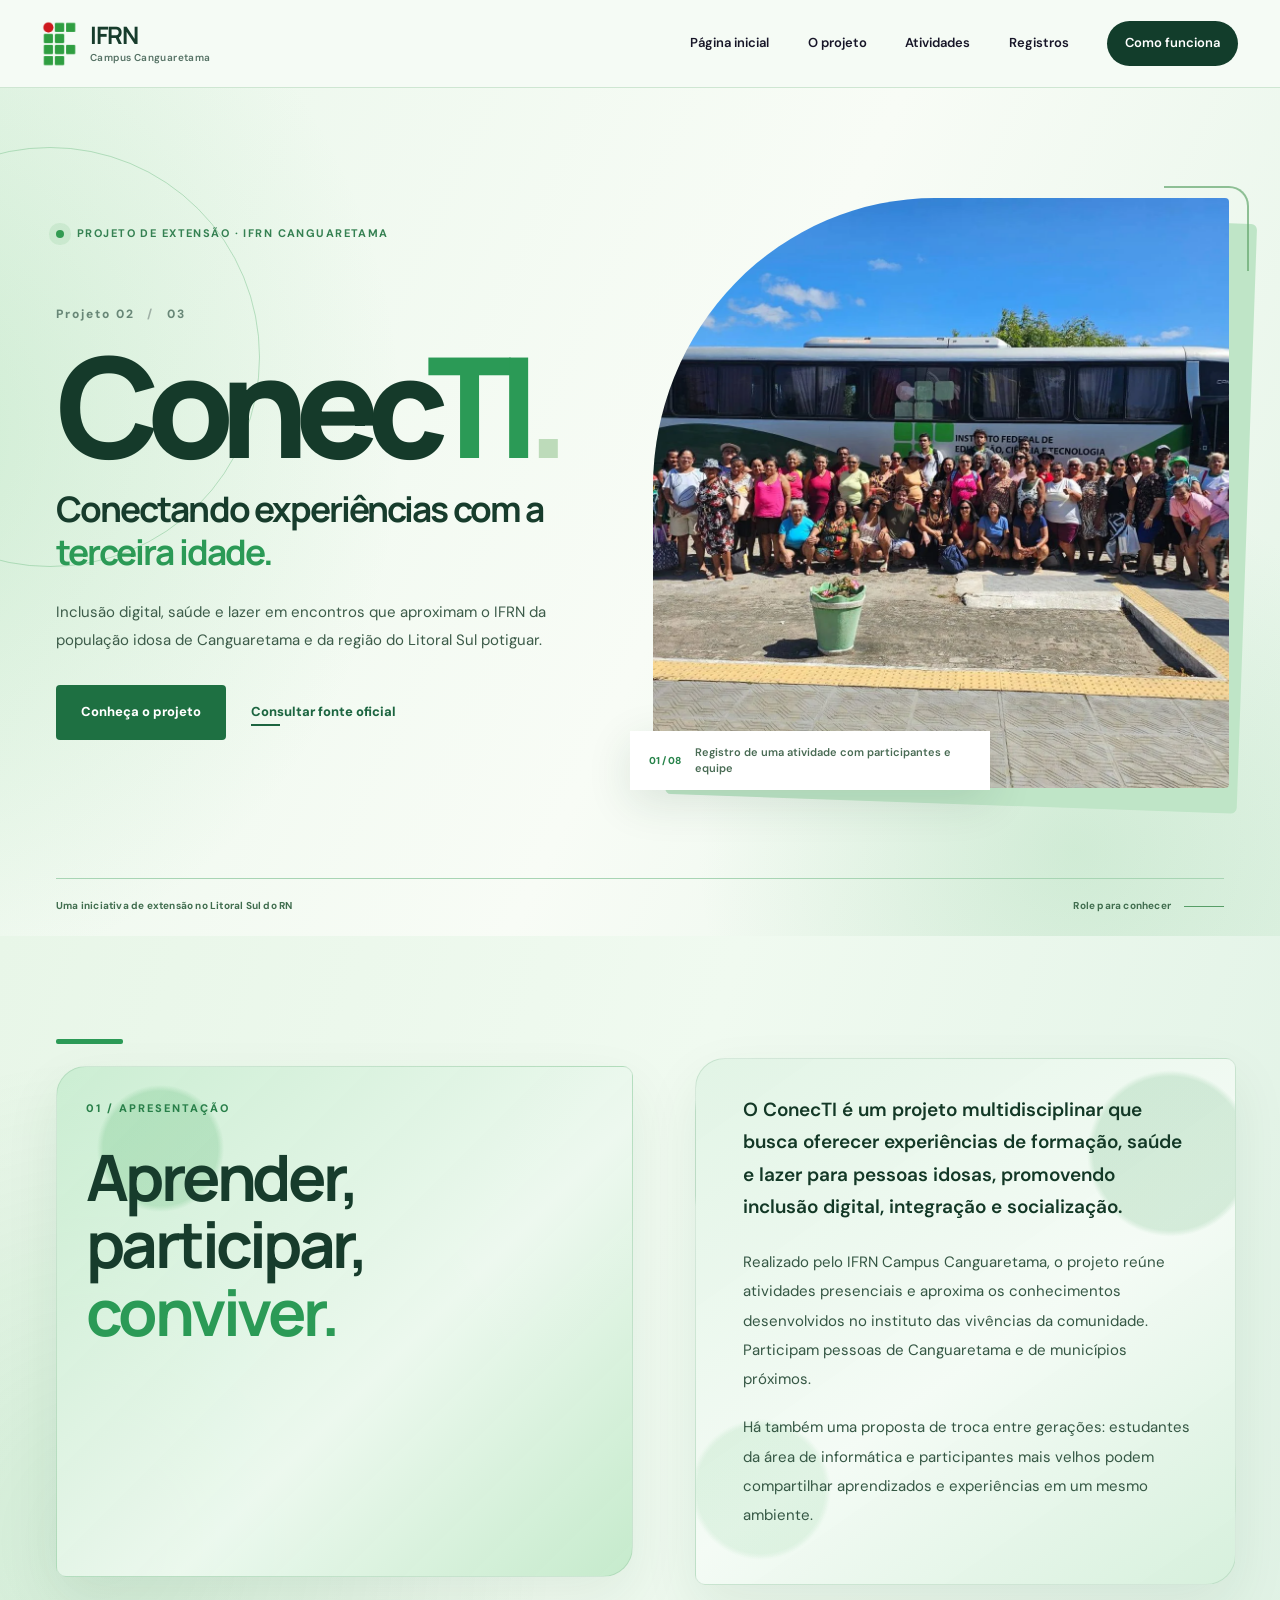
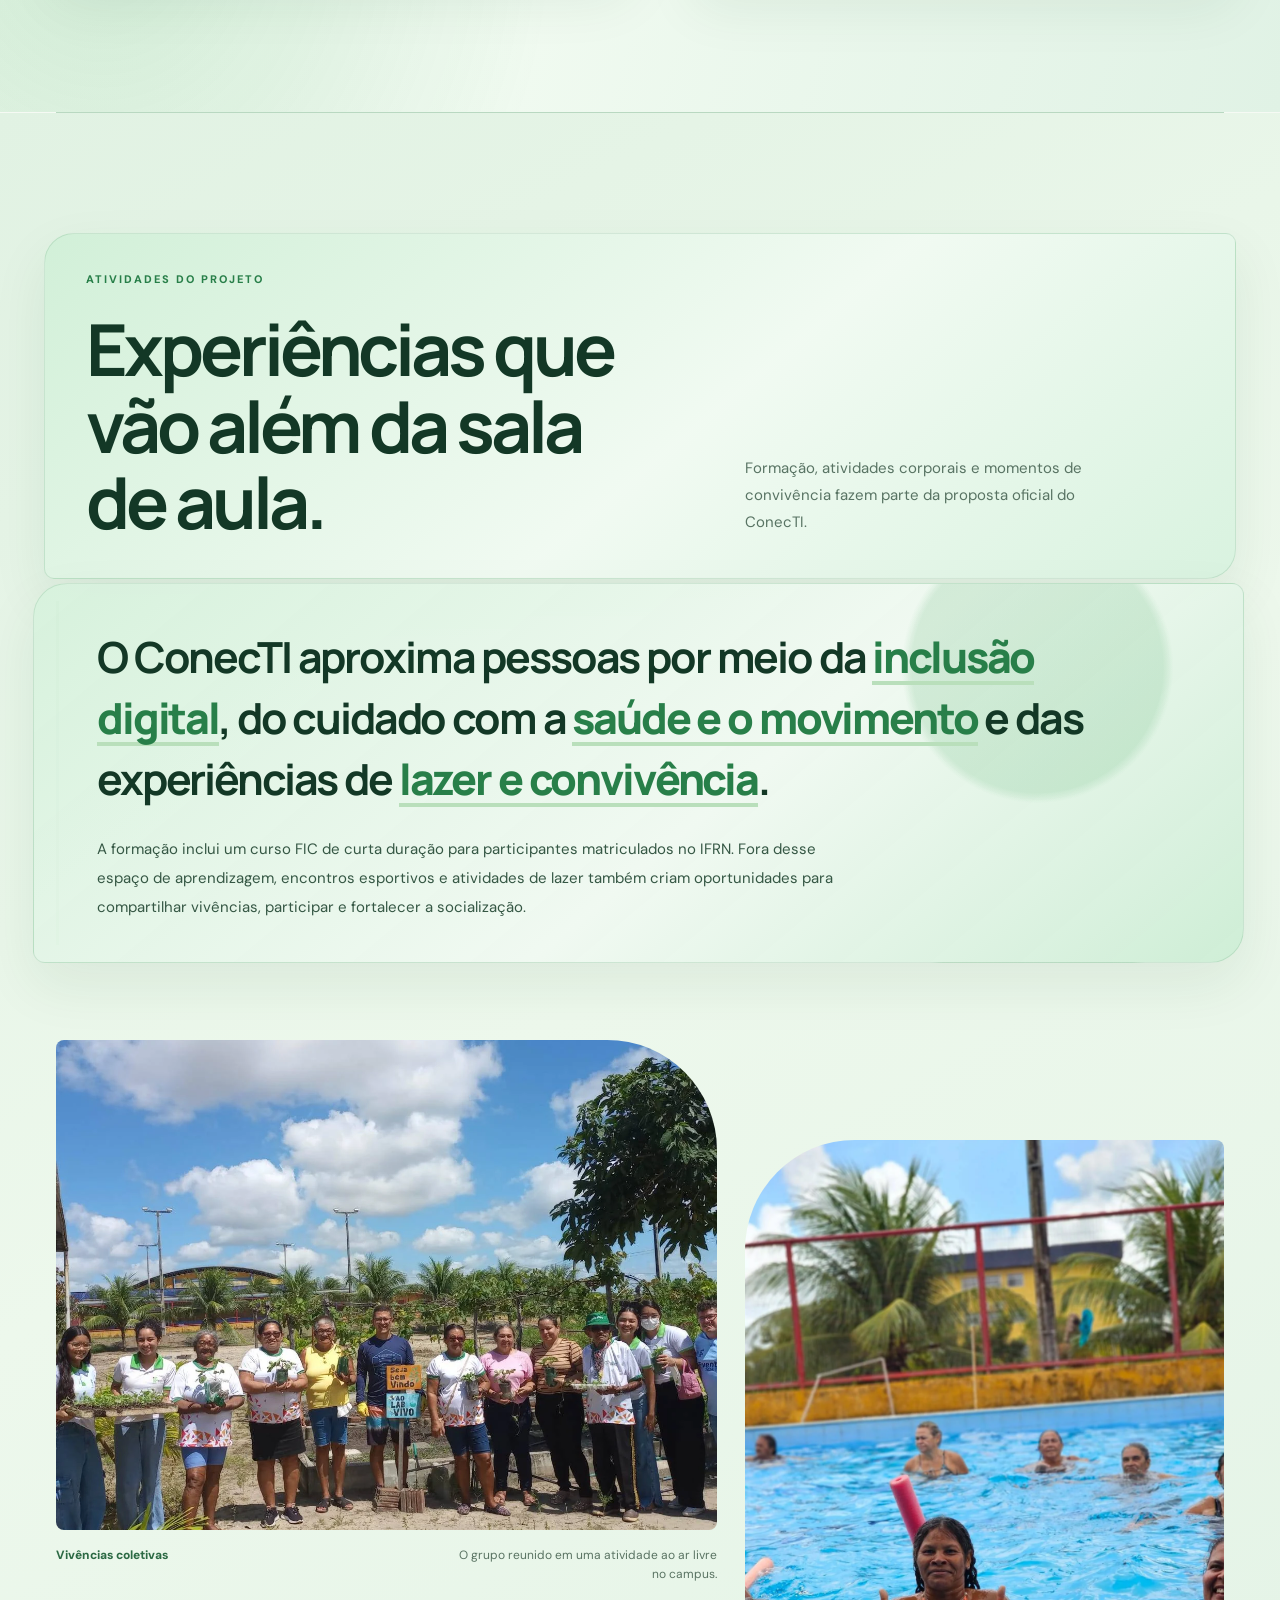
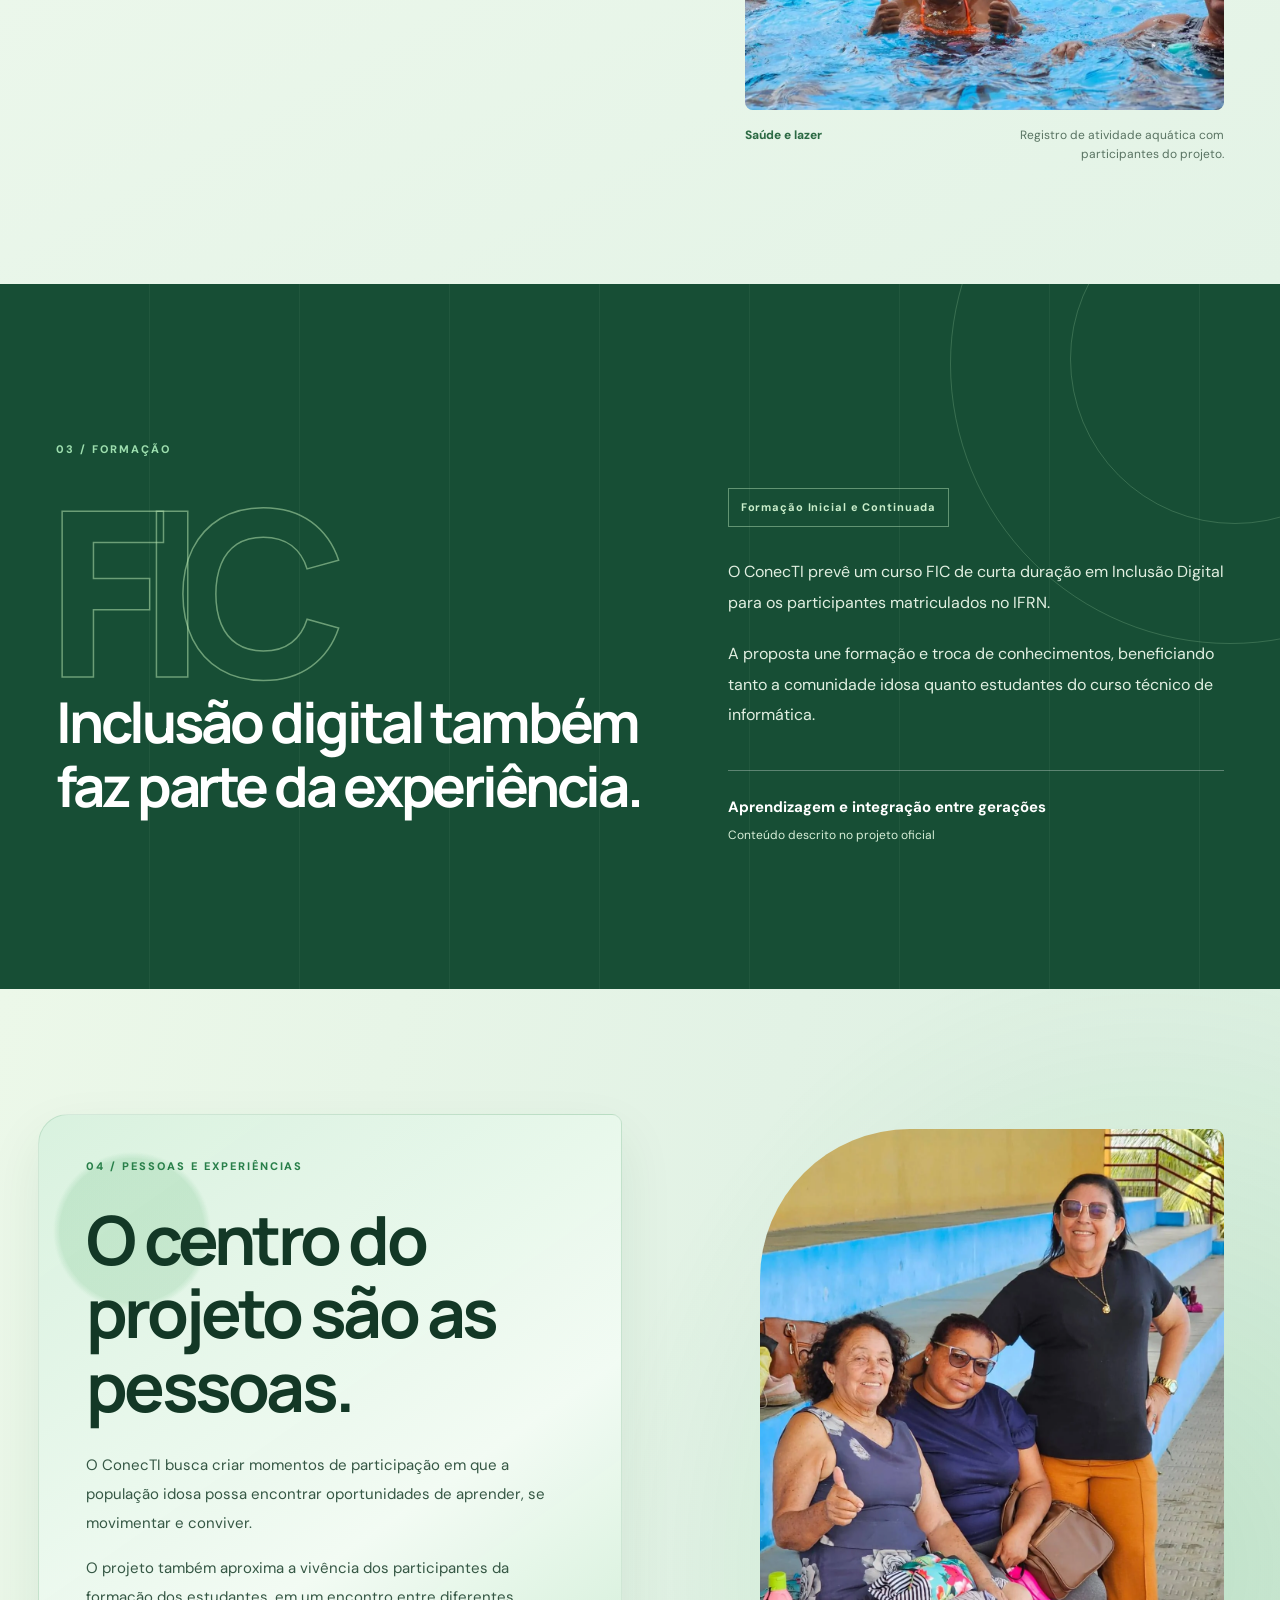
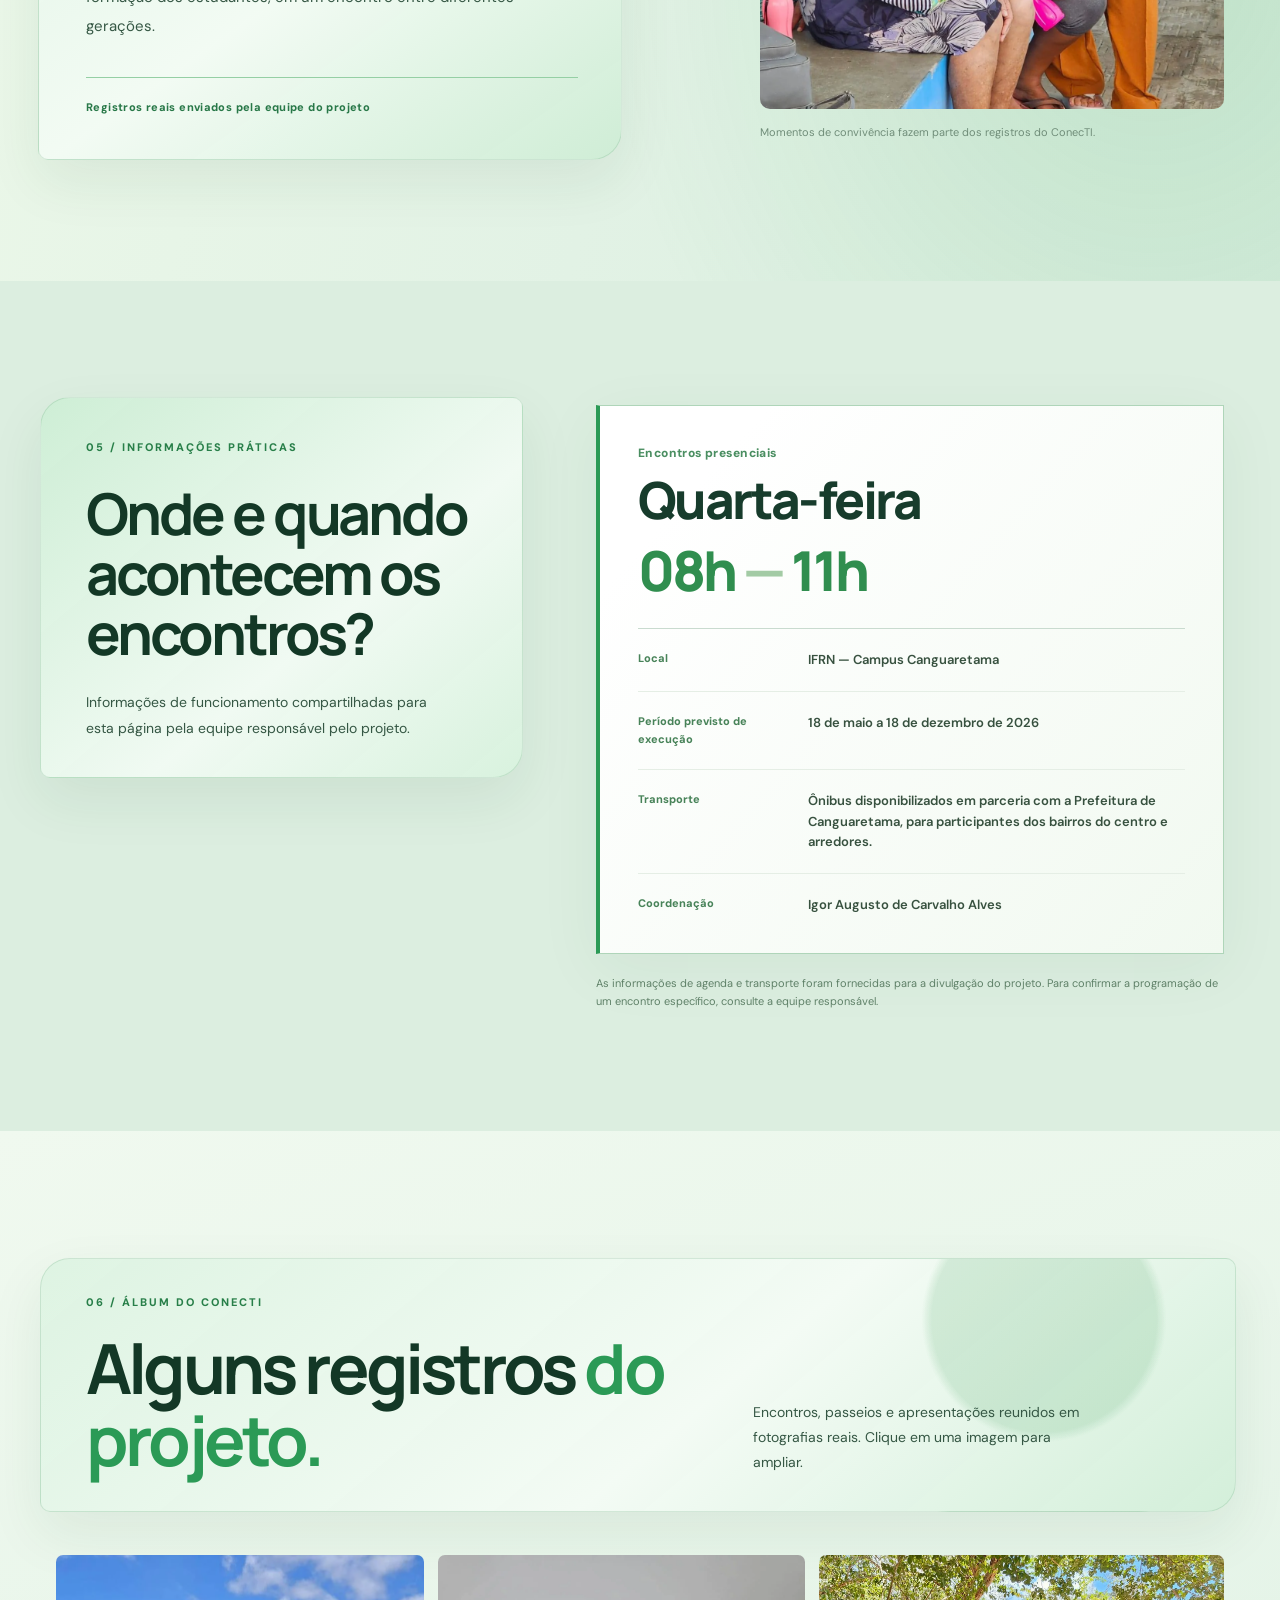
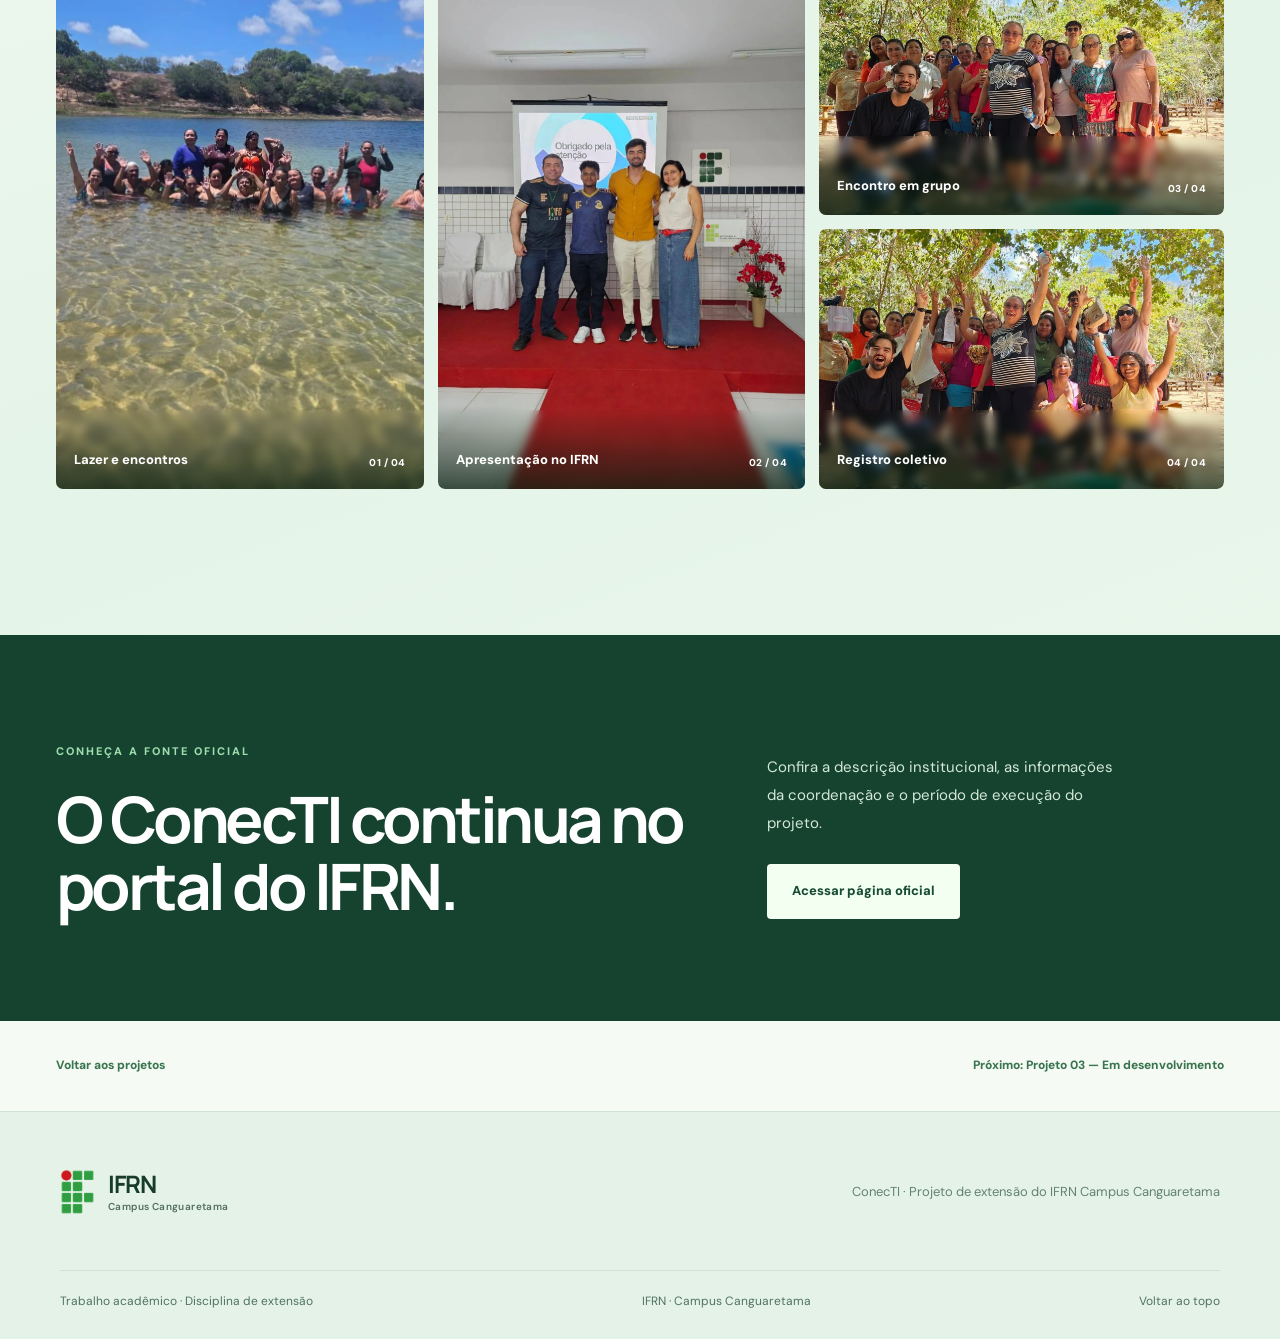
==== projeto-2.html @ c50bc242 "adicionando arquivos" ====
<!doctype html>
<html lang="pt-BR">
<head>
  <meta charset="UTF-8">
  <meta name="viewport" content="width=device-width,initial-scale=1">
  <meta name="theme-color" content="#174c35">
  <meta name="description" content="Conheça o ConecTI, projeto de extensão do IFRN Campus Canguaretama que promove inclusão digital, saúde, lazer e convivência com pessoas idosas do Litoral Sul potiguar.">
  <title>ConecTI | Conectando Experiências com a Terceira Idade — IFRN</title>
  <link rel="icon" href="assets/img/logo-ifrn.png" type="image/png">
  <link rel="preconnect" href="https://fonts.googleapis.com">
  <link rel="preconnect" href="https://fonts.gstatic.com" crossorigin>
  <link href="https://fonts.googleapis.com/css2?family=DM+Sans:wght@400;500;600;700&family=Manrope:wght@400;500;600;700;800&display=swap" rel="stylesheet">
  <link rel="stylesheet" href="css/style.css">
  <link rel="stylesheet" href="css/conecti.css">
  <script src="js/config.js" defer></script>
  <script src="js/app.js" defer></script>
</head>
<body class="page-conecti">
  <a href="#conteudo" class="skip-link">Pular para o conteúdo</a>
  <div class="page-transition" aria-hidden="true"><span>Conhecimento <i>que aproxima.</i></span></div>
  <div class="scroll-progress" aria-hidden="true"></div>

  <header class="site-header site-header--light ct-header" id="topo">
    <a class="brand" href="index.html" aria-label="Página inicial dos projetos">
      <img src="assets/img/logo-ifrn.png" alt="" width="35" height="46">
      <span class="brand__copy"><strong>IFRN</strong><small>Campus Canguaretama</small></span>
    </a>
    <nav class="nav" id="main-nav" aria-label="Navegação do ConecTI">
      <a href="index.html">Página inicial</a>
      <a href="#projeto">O projeto</a>
      <a href="#atividades">Atividades</a>
      <a href="#momentos">Registros</a>
      <a class="ct-nav-emphasis" href="#informacoes">Como funciona</a>
    </nav>
    <button class="menu-toggle" aria-label="Abrir menu" aria-expanded="false" aria-controls="main-nav"><span></span><span></span></button>
  </header>

  <main id="conteudo">
    <section class="ct-hero" aria-labelledby="ct-title">
      <div class="ct-shell ct-hero__layout">
        <div class="ct-hero__copy">
          <p class="ct-eyebrow ct-enter"><span class="ct-pulse" aria-hidden="true"></span> Projeto de extensão · IFRN Canguaretama</p>
          <p class="ct-hero__issue ct-enter">Projeto 02 <span>/</span> 03</p>
          <h1 id="ct-title" class="ct-enter">Conec<span>TI</span><span class="ct-title-period">.</span></h1>
          <h2 class="ct-enter">Conectando experiências com a <em>terceira idade.</em></h2>
          <p class="ct-hero__summary ct-enter">Inclusão digital, saúde e lazer em encontros que aproximam o IFRN da população idosa de Canguaretama e da região do Litoral Sul potiguar.</p>
          <div class="ct-hero__actions ct-enter">
            <a class="ct-btn ct-btn--solid magnetic" href="#projeto">Conheça o projeto</a>
            <a class="ct-link" href="https://portal.ifrn.edu.br/projetos-de-extensao/8492/" target="_blank" rel="noopener noreferrer">Consultar fonte oficial</a>
          </div>
        </div>
        <figure class="ct-hero__photo">
          <div class="ct-hero__photo-frame"><img src="assets/img/conecti-01-viagem-grupo.webp" alt="Grupo de participantes e equipe reunidos à frente de um ônibus do IFRN" width="1600" height="1200" fetchpriority="high"></div>
          <figcaption><span>01 / 08</span> Registro de uma atividade com participantes e equipe</figcaption>
          <span class="ct-photo-corner" aria-hidden="true"></span>
        </figure>
      </div>
      <div class="ct-shell ct-hero__bottom">
        <span>Uma iniciativa de extensão no Litoral Sul do RN</span>
        <span>Role para conhecer <span class="ct-scroll-line" aria-hidden="true"></span></span>
      </div>
    </section>

    <section class="ct-overview ct-shell" id="projeto" aria-labelledby="ct-overview-title">
      <div class="ct-overview__intro reveal">
        <span class="ct-index">01 / Apresentação</span>
        <h2 id="ct-overview-title">Aprender, participar, <span>conviver.</span></h2>
      </div>
      <div class="ct-overview__content reveal">
        <p class="ct-lead">O ConecTI é um projeto multidisciplinar que busca oferecer experiências de formação, saúde e lazer para pessoas idosas, promovendo inclusão digital, integração e socialização.</p>
        <p>Realizado pelo IFRN Campus Canguaretama, o projeto reúne atividades presenciais e aproxima os conhecimentos desenvolvidos no instituto das vivências da comunidade. Participam pessoas de Canguaretama e de municípios próximos.</p>
        <p>Há também uma proposta de troca entre gerações: estudantes da área de informática e participantes mais velhos podem compartilhar aprendizados e experiências em um mesmo ambiente.</p>
      </div>
    </section>

    <section class="ct-activities" id="atividades" aria-labelledby="ct-activities-title">
      <div class="ct-shell">
        <div class="ct-heading reveal"><span class="ct-index">Atividades do projeto</span><h2 id="ct-activities-title">Experiências que vão além da sala de aula.</h2><p>Formação, atividades corporais e momentos de convivência fazem parte da proposta oficial do ConecTI.</p></div>
        <div class="ct-activity-story reveal">
          <p class="ct-activity-story__statement">O ConecTI aproxima pessoas por meio da <strong>inclusão digital</strong>, do cuidado com a <strong>saúde e o movimento</strong> e das experiências de <strong>lazer e convivência</strong>.</p>
          <p class="ct-activity-story__detail">A formação inclui um curso FIC de curta duração para participantes matriculados no IFRN. Fora desse espaço de aprendizagem, encontros esportivos e atividades de lazer também criam oportunidades para compartilhar vivências, participar e fortalecer a socialização.</p>
        </div>
      </div>
      <div class="ct-shell ct-scenes" aria-label="Momentos das atividades">
        <figure class="ct-scene ct-scene--wide reveal">
          <div class="ct-scene__image"><img src="assets/img/conecti-02-atividade-horta.webp" alt="Participantes e integrantes da equipe segurando mudas de plantas durante uma atividade ao ar livre" width="1280" height="960" loading="lazy"></div>
          <figcaption><span>Vivências coletivas</span><p>O grupo reunido em uma atividade ao ar livre no campus.</p></figcaption>
        </figure>
        <figure class="ct-scene ct-scene--portrait reveal">
          <div class="ct-scene__image"><img src="assets/img/conecti-03-atividade-piscina.webp" alt="Participantes em uma piscina durante atividade aquática" width="1200" height="1600" loading="lazy"></div>
          <figcaption><span>Saúde e lazer</span><p>Registro de atividade aquática com participantes do projeto.</p></figcaption>
        </figure>
      </div>
    </section>

    <section class="ct-fic" aria-labelledby="ct-fic-title">
      <div class="ct-fic__orb ct-fic__orb--one" aria-hidden="true"></div>
      <div class="ct-fic__orb ct-fic__orb--two" aria-hidden="true"></div>
      <div class="ct-shell ct-fic__layout">
        <div class="ct-fic__title reveal"><span class="ct-index ct-index--light">03 / Formação</span><span class="ct-fic__outline" aria-hidden="true">FIC</span><h2 id="ct-fic-title">Inclusão digital também faz parte da experiência.</h2></div>
        <div class="ct-fic__details reveal"><span class="ct-fic__tag">Formação Inicial e Continuada</span><p>O ConecTI prevê um curso FIC de curta duração em Inclusão Digital para os participantes matriculados no IFRN.</p><p>A proposta une formação e troca de conhecimentos, beneficiando tanto a comunidade idosa quanto estudantes do curso técnico de informática.</p><div class="ct-fic__foot"><strong>Aprendizagem e integração entre gerações</strong><span>Conteúdo descrito no projeto oficial</span></div></div>
      </div>
    </section>

    <section class="ct-human ct-shell" aria-labelledby="ct-human-title">
      <div class="ct-human__copy reveal"><span class="ct-index">04 / Pessoas e experiências</span><h2 id="ct-human-title">O centro do projeto são as pessoas.</h2><p>O ConecTI busca criar momentos de participação em que a população idosa possa encontrar oportunidades de aprender, se movimentar e conviver.</p><p>O projeto também aproxima a vivência dos participantes da formação dos estudantes, em um encontro entre diferentes gerações.</p><span class="ct-human__hairline" aria-hidden="true"></span><span class="ct-human__note">Registros reais enviados pela equipe do projeto</span></div>
      <figure class="ct-human__photo reveal"><img src="assets/img/conecti-04-encontro-participantes.webp" alt="Três participantes registrando um momento de convivência nas arquibancadas" width="1200" height="1600" loading="lazy"><figcaption>Momentos de convivência fazem parte dos registros do ConecTI.</figcaption></figure>
    </section>

    <section class="ct-schedule" id="informacoes" aria-labelledby="ct-schedule-title">
      <div class="ct-shell ct-schedule__layout">
        <div class="ct-schedule__head reveal"><span class="ct-index">05 / Informações práticas</span><h2 id="ct-schedule-title">Onde e quando acontecem os encontros?</h2><p>Informações de funcionamento compartilhadas para esta página pela equipe responsável pelo projeto.</p></div>
        <div class="ct-schedule__board reveal">
          <div class="ct-schedule__primary"><span>Encontros presenciais</span><strong>Quarta-feira</strong><span class="ct-schedule__clock">08h <i>—</i> 11h</span></div>
          <div class="ct-schedule__items"><div><span>Local</span><strong>IFRN — Campus Canguaretama</strong></div><div><span>Período previsto de execução</span><strong>18 de maio a 18 de dezembro de 2026</strong></div><div><span>Transporte</span><strong>Ônibus disponibilizados em parceria com a Prefeitura de Canguaretama, para participantes dos bairros do centro e arredores.</strong></div><div><span>Coordenação</span><strong>Igor Augusto de Carvalho Alves</strong></div></div>
        </div>
        <p class="ct-schedule__note reveal">As informações de agenda e transporte foram fornecidas para a divulgação do projeto. Para confirmar a programação de um encontro específico, consulte a equipe responsável.</p>
      </div>
    </section>

    <section class="ct-gallery ct-shell" id="momentos" aria-labelledby="ct-gallery-title">
      <div class="ct-gallery__head reveal"><span class="ct-index">06 / Álbum do ConecTI</span><h2 id="ct-gallery-title">Alguns registros <em>do projeto.</em></h2><p>Encontros, passeios e apresentações reunidos em fotografias reais. Clique em uma imagem para ampliar.</p></div>
      <div class="ct-gallery__grid" data-gallery>
        <button type="button" class="gallery-tile ct-gallery__item ct-gallery__item--tall reveal" data-full="assets/img/conecti-05-lazer-na-agua.webp" data-caption="Participantes em um momento de lazer na água" aria-label="Ampliar foto: lazer na água"><img src="assets/img/conecti-05-lazer-na-agua.webp" width="739" height="1600" alt="Grupo de participantes na água durante momento de lazer" loading="lazy"><span class="ct-gallery__caption">Lazer e encontros <small>01 / 04</small></span></button>
        <button type="button" class="gallery-tile ct-gallery__item ct-gallery__item--tall reveal" data-full="assets/img/conecti-06-apresentacao-ifrn.webp" data-caption="Registro de apresentação realizada no IFRN" aria-label="Ampliar foto: apresentação no IFRN"><img src="assets/img/conecti-06-apresentacao-ifrn.webp" width="1200" height="1600" alt="Quatro pessoas em registro de apresentação no IFRN" loading="lazy"><span class="ct-gallery__caption">Apresentação no IFRN <small>02 / 04</small></span></button>
        <button type="button" class="gallery-tile ct-gallery__item reveal" data-full="assets/img/conecti-07-visita-grupo.webp" data-caption="Grupo reunido em espaço arborizado" aria-label="Ampliar foto: encontro em espaço arborizado"><img src="assets/img/conecti-07-visita-grupo.webp" width="1600" height="1200" alt="Participantes e equipe reunidos em espaço arborizado" loading="lazy"><span class="ct-gallery__caption">Encontro em grupo <small>03 / 04</small></span></button>
        <button type="button" class="gallery-tile ct-gallery__item reveal" data-full="assets/img/conecti-08-celebracao-grupo.webp" data-caption="Participantes reunidos para foto comemorativa" aria-label="Ampliar foto: registro comemorativo"><img src="assets/img/conecti-08-celebracao-grupo.webp" width="1600" height="1200" alt="Grupo de participantes em foto comemorativa com braços erguidos" loading="lazy"><span class="ct-gallery__caption">Registro coletivo <small>04 / 04</small></span></button>
      </div>
    </section>

    <section class="ct-end" aria-labelledby="ct-end-title">
      <div class="ct-shell ct-end__layout reveal"><div><span class="ct-index ct-index--light">Conheça a fonte oficial</span><h2 id="ct-end-title">O ConecTI continua no portal do IFRN.</h2></div><div><p>Confira a descrição institucional, as informações da coordenação e o período de execução do projeto.</p><a class="ct-btn ct-btn--white magnetic" href="https://portal.ifrn.edu.br/projetos-de-extensao/8492/" target="_blank" rel="noopener noreferrer">Acessar página oficial</a></div></div>
    </section>
    <div class="ct-shell ct-other-projects"><a href="index.html">Voltar aos projetos</a><a href="projeto-3.html">Próximo: Projeto 03 — Em desenvolvimento</a></div>
  </main>

  <footer class="site-footer site-footer--light ct-footer">
    <div class="footer-top"><a class="brand" href="index.html"><img src="assets/img/logo-ifrn.png" alt="" width="31" height="41"><span class="brand__copy"><strong>IFRN</strong><small>Campus Canguaretama</small></span></a><span>ConecTI · Projeto de extensão do IFRN Campus Canguaretama</span></div>
    <div class="footer-bottom"><span>Trabalho acadêmico · <span data-credit="discipline">Disciplina de extensão</span></span><span>IFRN · Campus Canguaretama</span><a href="#topo">Voltar ao topo</a></div>
  </footer>

  <div class="lightbox" role="dialog" aria-modal="true" aria-label="Galeria de fotos do ConecTI" aria-hidden="true" tabindex="-1">
    <div class="lightbox__top"><span class="lightbox__counter"></span><button type="button" class="lightbox__close" aria-label="Fechar galeria">Fechar <span aria-hidden="true">×</span></button></div>
    <button type="button" class="lightbox__prev" aria-label="Foto anterior">←</button>
    <figure class="lightbox__figure"><img src="" alt=""><figcaption></figcaption></figure>
    <button type="button" class="lightbox__next" aria-label="Próxima foto">→</button>
    <span class="lightbox__hint">Navegue pelas fotos usando as teclas de direção ou deslizando a imagem.</span>
  </div>
</body>
</html>
---- css/style.css ----
/* PROJETOS DE EXTENSÃO — IFRN CANGUARETAMA
   Sem framework, com preferência por movimento reduzido respeitada.
   Cores da home: #171628, #f2f2ed, #b8aaff
   Cores Giras: #59259a, #f6f3fc, #c9a7ff
*/
:root{--ink:#171628;--paper:#f4f3ee;--white:#fff;--violet:#632aab;--violet-deep:#3a145d;--lilac:#c9a7ff;--lavender:#eee5fd;--line:rgba(31,26,44,.15);--font-display:'Space Grotesk',Arial,sans-serif;--font-body:'DM Sans',Arial,sans-serif;--shell:1320px;--ease:cubic-bezier(.22,1,.36,1);--header-h:88px}
*,*:before,*:after{box-sizing:border-box}html{scroll-behavior:smooth;scroll-padding-top:100px}body{margin:0;font-family:var(--font-body);font-size:16px;line-height:1.6;-webkit-font-smoothing:antialiased}img{display:block;max-width:100%;object-fit:cover}button,input{font:inherit}button{cursor:pointer}a{color:inherit;text-decoration:none}a,button{-webkit-tap-highlight-color:transparent}::selection{background:#bfa3ff;color:#151122}:focus-visible{outline:3px solid #f4aa44;outline-offset:4px}h1,h2,h3,p,dl,dd{margin:0}h1,h2,h3{font-family:var(--font-display);line-height:1.04;font-weight:700;letter-spacing:-.065em}button{border:0} .section-shell{width:min(calc(100% - 120px),var(--shell));margin-inline:auto} .skip-link{position:fixed;left:14px;top:-100px;z-index:100;background:#fff;color:#111;padding:12px 16px;border-radius:8px}.skip-link:focus{top:12px}.section-kicker{font:600 13px/1.2 var(--font-body);letter-spacing:.04em;display:flex;gap:9px;align-items:center}.mini-star{font-size:19px;color:var(--violet)}
/* Navigation */
.site-header{height:var(--header-h);position:sticky;top:0;z-index:30;display:flex;align-items:center;justify-content:space-between;padding:0 max(42px,calc((100vw - 1410px)/2));gap:30px;transition:background .3s,border-color .3s;isolation:isolate}
.site-header--dark{background:var(--ink);color:#fff;border-bottom:1px solid rgba(255,255,255,.14)}.site-header--light{background:#fff;color:var(--ink);border-bottom:1px solid var(--line)}
.brand{display:flex;align-items:center;gap:13px;flex-shrink:0}.brand img{width:35px;height:46px;object-fit:contain}.brand__copy{display:flex;flex-direction:column;line-height:1.17}.brand__copy strong{font:700 24px/1 var(--font-display);letter-spacing:-.055em}.brand__copy small{font-size:10px;font-weight:600;letter-spacing:.04em;margin-top:5px;opacity:.72}.nav{display:flex;align-items:center;gap:clamp(20px,3vw,48px)}.nav a{font-size:13px;font-weight:600;transition:opacity .25s}.nav a:hover{opacity:.6}.nav-feature{padding:13px 20px;border-radius:50px;background:rgba(255,255,255,.1);display:flex;align-items:center;gap:22px;border:1px solid rgba(255,255,255,.14)}.nav-feature span{font-size:19px;font-weight:400;line-height:1}.site-header--light .nav-feature{background:#f3edfb;border-color:#ece3f7;color:var(--violet)}.menu-toggle{display:none;align-items:center;justify-content:center;flex-direction:column;gap:6px;width:46px;height:46px;background:transparent;color:inherit;z-index:35}.menu-toggle span{height:2px;width:24px;background:currentColor;border-radius:10px;transition:transform .25s}
/* Page wipe + scrolling indicator */
.page-transition{position:fixed;inset:0;z-index:95;display:grid;place-items:center;background:#bca4fa;color:#22143b;transform:translateY(105%);pointer-events:none;visibility:hidden}.page-transition.is-animating{visibility:visible;animation:wipe-in .61s var(--ease) both}.page-transition span{font:700 clamp(27px,5vw,70px)/1 var(--font-display);letter-spacing:-.075em}.page-transition i{font-style:normal;color:#fff}.scroll-progress{position:fixed;left:0;top:0;height:3px;width:0;background:#aa7fee;z-index:90;transform-origin:left;pointer-events:none}.page-giras .scroll-progress{background:var(--violet)}@keyframes wipe-in{from{transform:translateY(105%)}to{transform:translateY(0%)}}.reveal{opacity:1;transform:none;transition:opacity .8s var(--ease),transform .85s var(--ease)}.has-js .reveal{opacity:0;transform:translateY(37px)}.has-js .reveal.is-visible{opacity:1;transform:translateY(0)}
/* Shared */
.pill-link{min-height:64px;max-width:max-content;border-radius:80px;padding:9px 10px 9px 26px;display:inline-flex;align-items:center;gap:36px;justify-content:space-between;font-weight:700;font-size:13px;transition:box-shadow .3s,background .3s}.pill-link__arrow{font-size:23px;display:grid;place-items:center;border-radius:50%;width:46px;height:46px;transition:transform .35s var(--ease);line-height:1}.pill-link:hover .pill-link__arrow{transform:rotate(-35deg)}.pill-link--light{background:#fff;color:#151424}.pill-link--light .pill-link__arrow{background:#d7c7ff;color:#3f2475}.pill-link--dark{background:#231638;color:#fff}.pill-link--dark .pill-link__arrow{background:#b896f5;color:#1b0c34}.pill-link--outline{background:transparent;color:#2a173f;border:1px solid rgba(49,23,76,.25)}.pill-link--outline .pill-link__arrow{background:#fff;color:#572892}.inline-link{font-weight:700;display:inline-flex;align-items:center;gap:22px;font-size:14px;padding-bottom:7px;border-bottom:1px solid currentColor}.inline-link:hover span{transform:translate(3px,-3px)}.inline-link span,.text-arrow span{transition:transform .3s}.inline-link--light{color:#e9d5ff}.text-arrow{display:inline-flex;align-items:center;gap:22px;font-weight:700;padding:8px 0 10px;border-bottom:1px solid}.text-arrow:hover span{transform:translate(3px,-3px)}
/* HOME: hero */
.page-home{background:var(--paper);color:var(--ink)}.home-hero{min-height:min(810px,calc(100svh - var(--header-h)));background:var(--ink);color:#f6f5f9;position:relative;overflow:hidden;display:grid;grid-template-columns:minmax(0,1.2fr) minmax(0,.8fr);align-items:center;padding:90px max(60px,calc((100vw - 1360px)/2)) 110px;gap:20px}.home-hero__grid{position:absolute;inset:0;pointer-events:none;background:radial-gradient(circle at 76% 52%,rgba(105,83,166,.18),transparent 41%),linear-gradient(to right,rgba(255,255,255,.035) 1px,transparent 1px);background-size:auto,calc(100% / 12) 100%;opacity:.75}.home-hero__content{position:relative;z-index:2;max-width:800px}.home-hero__lead{display:flex;align-items:center;gap:13px;font-size:12px;font-weight:600;letter-spacing:.055em;color:#d3c5f6;margin-bottom:42px}.pulse-indicator,.light-dot{display:inline-block;width:8px;height:8px;border-radius:50%;background:#c2acff;box-shadow:0 0 0 5px rgba(194,172,255,.13)}.home-hero__title{font-size:clamp(62px,7.2vw,128px);letter-spacing:-.09em;line-height:.98;max-width:930px;position:relative;z-index:3}.title-line{display:block;overflow:hidden;padding:.04em .02em .09em;margin:-.04em -.02em -.09em}.title-line>span{display:inline-block;animation:rise-in 1.04s var(--ease) both}.title-line:nth-child(2)>span{animation-delay:.14s}.title-line:nth-child(3)>span{animation-delay:.28s}.title-line__accent{color:#bba7fc}.title-dot{color:#fff}@keyframes rise-in{from{opacity:0;transform:translateY(110%) rotate(2deg)}to{opacity:1;transform:translateY(0) rotate(0)}}.home-hero__intro{color:#c6c5d4;font-size:clamp(15px,1.35vw,18px);line-height:1.65;max-width:460px;margin:30px 0 28px}.home-hero__visual{position:relative;z-index:1;align-self:stretch;min-height:500px;display:flex;align-items:center;justify-content:center}.hero-visual__halo{position:absolute;width:min(37vw,590px);aspect-ratio:1;border-radius:50%;border:1px solid rgba(203,173,255,.22);box-shadow:0 0 0 32px rgba(203,173,255,.025),0 0 0 65px rgba(203,173,255,.025);transform:translate(14%,2%)}.hero-visual__photo{position:absolute;width:min(36vw,510px);height:min(37vw,540px);max-height:550px;border-radius:52% 48% 45% 55%/46% 52% 48% 54%;overflow:hidden;transform:rotate(7deg);box-shadow:0 34px 100px rgba(0,0,0,.35);border:8px solid rgba(255,255,255,.07);animation:photo-enter 1.25s var(--ease) .23s both}.hero-visual__photo img{height:100%;width:100%;object-position:55% center;transform:scale(1.17) rotate(-7deg)}@keyframes photo-enter{from{clip-path:circle(0% at 50% 50%);opacity:.3;transform:rotate(16deg) scale(.91)}to{clip-path:circle(75% at 50% 50%);opacity:1;transform:rotate(7deg) scale(1)}}.hero-visual__sticker{position:absolute;top:11%;right:0;width:158px;height:158px;display:grid;place-items:center;border-radius:50%;color:#fff;background:#7451bf;box-shadow:0 12px 35px rgba(0,0,0,.28)}.hero-visual__sticker svg{position:absolute;inset:0;width:100%;height:100%;animation:spin-ring 23s linear infinite}.circular-type text{font:600 13px var(--font-display);fill:#fff;letter-spacing:2.4px}.hero-visual__sticker>span{font-size:51px;line-height:1;font-weight:300}.hero-visual__label{background:#ebe2ff;color:#211635;position:absolute;left:0;bottom:8%;padding:24px 28px;max-width:270px;display:flex;flex-direction:column;box-shadow:0 20px 55px rgba(0,0,0,.24);transform:rotate(-5deg)}.hero-visual__label .eyebrow{font-size:11px;color:#7158a1;letter-spacing:.08em;margin-bottom:7px}.hero-visual__label strong{font:700 27px/1.1 var(--font-display);letter-spacing:-.05em;margin-bottom:9px}.hero-visual__label>span:last-child{font-size:12px;color:#5a4b69;line-height:1.4}.home-hero__bottom{position:absolute;bottom:25px;left:max(60px,calc((100vw - 1360px)/2));right:max(60px,calc((100vw - 1360px)/2));display:flex;justify-content:space-between;align-items:center;gap:30px;color:#9997ac;font-size:12px;border-top:1px solid rgba(255,255,255,.12);padding-top:18px}.scroll-cue{display:flex;gap:22px;align-items:center}.scroll-cue span{font-size:21px;color:#fff}@keyframes spin-ring{to{transform:rotate(360deg)}}
/* Ticker */
.ticker{overflow:hidden;background:#d5c7ff;color:#30214c;border-block:1px solid rgba(65,42,105,.17);padding:12px 0}.ticker__track,.giras-marquee__track{width:max-content;display:flex;align-items:center;animation:marquee 27s linear infinite}.ticker__track>span{font:700 clamp(21px,3vw,35px)/1 var(--font-display);letter-spacing:-.06em;white-space:nowrap;margin-right:18px}.ticker__track b{font-size:21px;color:#6e4fa8;padding:0 19px;font-weight:400}@keyframes marquee{to{transform:translateX(-50%)}}
/* Home projects */
.index-section{padding-top:140px;padding-bottom:145px}.index-section__heading{display:flex;justify-content:space-between;align-items:end;gap:36px;margin:33px 0 75px}.index-section__heading h2{font-size:clamp(54px,6.3vw,103px);letter-spacing:-.085em}.index-section__heading p{font-size:16px;color:#5b5967;max-width:330px;margin-bottom:9px}.project-entry{min-height:205px;display:grid;grid-template-columns:120px minmax(0,1fr) 205px minmax(130px,auto);align-items:center;gap:25px;border-top:1px solid #c8c5c7;padding:23px 10px;transition:background .4s var(--ease),padding .4s var(--ease);position:relative}.project-entry:last-child{border-bottom:1px solid #c8c5c7}.project-entry:hover{background:#e8e5f0;padding-inline:22px}.project-entry__number{align-self:start;font-size:12px;color:#77717e;padding-top:12px;white-space:nowrap}.project-entry__name{display:flex;flex-direction:column;align-items:flex-start}.project-entry__name small{font-size:11px;letter-spacing:.06em;font-weight:700;color:#746b7f;margin-bottom:9px}.project-entry__name strong{font:700 clamp(38px,4vw,68px)/1 var(--font-display);letter-spacing:-.075em}.project-entry__name>span{font-size:13px;color:#676371;margin-top:12px}.project-entry__preview{height:150px;overflow:hidden;border-radius:5px;transition:transform .5s var(--ease);transform:rotate(-2deg)}.project-entry__preview img{width:100%;height:100%;transition:transform .7s var(--ease)}.project-entry:hover .project-entry__preview{transform:rotate(1deg) scale(1.04)}.project-entry:hover .project-entry__preview img{transform:scale(1.11)}.project-entry__end{display:flex;flex-direction:column;align-items:end;justify-content:space-between;height:125px}.status-dot,.status-muted{font-size:11px;color:#5c4b75;font-weight:700;white-space:nowrap}.status-dot:before{content:'';display:inline-block;width:7px;height:7px;border-radius:50%;background:#7e50c6;margin-right:7px}.status-muted{color:#8a8590}.round-arrow{display:grid;place-items:center;width:57px;height:57px;border:1px solid #a9a1b7;border-radius:50%;font-size:26px;transition:background .3s,color .3s,transform .3s}.project-entry:hover .round-arrow{background:var(--ink);color:#fff;transform:rotate(35deg);border-color:var(--ink)}.project-entry--soon{grid-template-columns:120px minmax(0,1fr) minmax(130px,auto)}.project-entry--soon .project-entry__name strong{color:#77737d;font-weight:500}
/* Home context */
.why-section{position:relative;background:#29243d;color:#fff;overflow:hidden}.why-section__glow{position:absolute;right:-13%;top:-35%;width:70%;aspect-ratio:1;border:1px solid rgba(213,191,255,.2);border-radius:50%;box-shadow:0 0 0 90px rgba(213,191,255,.035),0 0 0 180px rgba(213,191,255,.035)}.why-section__inside{position:relative;padding-top:135px;padding-bottom:145px}.why-section h2{max-width:1100px;font-size:clamp(60px,8.6vw,142px);letter-spacing:-.09em;margin:30px 0 60px}.why-section h2 span{color:#beadff}.why-section__bottom{border-top:1px solid rgba(255,255,255,.18);display:flex;justify-content:space-between;gap:65px;padding-top:32px;align-items:end}.why-section__bottom p{max-width:630px;color:#c8c6d3;font-size:17px}.why-section__bottom a{white-space:nowrap;color:#eee5ff;font-size:13px}
/* Shared footer */
.site-footer{padding:57px max(60px,calc((100vw - 1320px)/2)) 27px}.site-footer--dark{background:#171628;color:#fff}.site-footer--light{background:#f7f4fc;color:var(--ink);border-top:1px solid #e0d6e9}.footer-top{display:flex;justify-content:space-between;align-items:center;gap:30px;padding-bottom:55px}.footer-top>span{font-size:13px;color:inherit;opacity:.63;text-align:right}.footer-bottom{display:flex;justify-content:space-between;align-items:center;gap:20px;padding-top:21px;border-top:1px solid rgba(133,120,156,.3);font-size:12px;opacity:.72}.footer-bottom a:hover{opacity:.7}
/* GIRAS HERO */
.page-giras{color:#24152e;background:#fff}.giras-hero{min-height:690px;position:relative;background:#632aad;color:#fff;overflow:hidden;display:grid;grid-template-columns:55% 45%;align-items:center;padding:58px max(60px,calc((100vw - 1360px)/2)) 92px;isolation:isolate}.giras-hero:before{content:'';position:absolute;inset:0;background:linear-gradient(102deg,rgba(40,9,84,.24) 0%,transparent 67%);z-index:-1}.giras-hero__rings{position:absolute;inset:0;z-index:-1;pointer-events:none}.giras-hero__rings div{width:780px;height:780px;position:absolute;border:1px solid rgba(255,255,255,.10);border-radius:50%;right:-140px;top:-45px}.giras-hero__rings div:nth-child(2){transform:scale(.7)}.giras-hero__rings div:nth-child(3){transform:scale(1.3)}.giras-hero__content{position:relative;z-index:3;align-self:center}.giras-hero__trail{display:flex;align-items:center;gap:13px;font-size:12px;color:#e3ccff;margin-bottom:66px}.giras-hero__trail a{border-bottom:1px solid rgba(255,255,255,.4)}.giras-hero__overline{font-size:11px;font-weight:700;letter-spacing:.09em;display:flex;align-items:center;gap:11px;color:#e9d7ff;margin-bottom:23px}.light-dot{width:7px;height:7px;background:#eac7ff}.giras-title{font-size:clamp(88px,10.7vw,183px);font-weight:700;line-height:.83;letter-spacing:-.12em;white-space:nowrap;position:relative;z-index:4}.giras-title em{font-style:normal;color:#d8bbff}.giras-title .title-line{padding:.1em .03em .18em;margin:-.1em -.03em -.18em}.giras-asterisk{font-family:var(--font-body);font-size:.30em;vertical-align:top;position:relative;top:.09em;letter-spacing:0;display:inline-block;animation:spin-ring 19s linear infinite;color:#eddaff}.giras-hero__subline{display:flex;gap:25px;align-items:start;margin-top:45px}.hero-rule{display:block;width:67px;height:1px;background:#e7d3ff;margin-top:16px;flex-shrink:0}.giras-hero__subline p{font-size:clamp(14px,1.25vw,17px);line-height:1.55;color:#f0e4ff}.hero-scroll-link{display:inline-flex;align-items:center;gap:32px;border-bottom:1px solid rgba(255,255,255,.45);padding-bottom:10px;font-size:12px;font-weight:700;margin-top:37px}.hero-scroll-link span{font-size:20px}.giras-hero__media{position:relative;align-self:stretch;min-height:510px;display:grid;place-items:center}.giras-hero__photo{position:absolute;left:7%;top:9%;height:85%;width:95%;transform:rotate(6deg);clip-path:polygon(4% 0%,100% 5%,95% 99%,0% 94%);box-shadow:0 30px 90px rgba(0,0,0,.2);animation:giras-photo-enter 1.4s var(--ease) .22s both}.giras-hero__photo img{width:100%;height:100%;object-position:49% center}.giras-hero__image-tag{position:absolute;background:#fff;color:#481976;z-index:3;bottom:8%;left:-2%;transform:rotate(-7deg);padding:17px 21px;box-shadow:0 20px 40px rgba(45,16,79,.24);display:flex;flex-direction:column}.giras-hero__image-tag span{font-size:9px;font-weight:600;letter-spacing:.04em;margin-bottom:3px}.giras-hero__image-tag strong{font:700 21px/1 var(--font-display);letter-spacing:-.065em}.giras-hero__corner-star{position:absolute;z-index:4;top:0;right:-2%;font:normal 124px/1 var(--font-display);color:#dabfff;animation:star-breathe 4s ease-in-out infinite alternate}.giras-hero__vertical{position:absolute;right:17px;bottom:60px;writing-mode:vertical-rl;letter-spacing:.25em;font-size:10px;color:rgba(255,255,255,.68)}@keyframes giras-photo-enter{from{opacity:0;transform:translateY(55px) rotate(-8deg) scale(.89);clip-path:polygon(50% 50%,50% 50%,50% 50%,50% 50%)}to{opacity:1;transform:translateY(0) rotate(6deg) scale(1);clip-path:polygon(4% 0%,100% 5%,95% 99%,0% 94%)}}@keyframes star-breathe{to{transform:rotate(45deg) scale(.92)}}
.giras-marquee{overflow:hidden;background:#e3d3fa;color:#58318c;padding:18px 0;border-bottom:1px solid #c2a6ec}.giras-marquee__track{animation-duration:33s}.giras-marquee__track>span{font:700 27px/1 var(--font-display);letter-spacing:-.055em;white-space:nowrap}.giras-marquee__track b{font-size:20px;font-weight:400;padding:0 35px;color:#9b74c9}
/* Giras Intro */
.giras-intro{padding-top:145px;padding-bottom:155px}.giras-intro>.section-kicker{color:#64458a;margin-bottom:44px}.giras-intro__grid{display:grid;grid-template-columns:minmax(0,1.6fr) minmax(295px,.7fr);gap:clamp(50px,8vw,150px);align-items:start}.giras-intro__main h2{font-size:clamp(48px,5.8vw,91px);max-width:890px;margin-bottom:37px}.accent-underline{text-decoration:underline;text-decoration-color:#c1a4ed;text-underline-offset:.12em;text-decoration-thickness:.08em}.giras-intro__main p{max-width:700px;margin:0 0 19px;color:#665b70;font-size:17px;line-height:1.83}.giras-intro__main p strong{color:#362046;font-weight:700}.giras-intro__main .inline-link{margin-top:23px;color:#53208c}.project-facts{background:#f4edfd;padding:30px 31px 24px;margin-top:18px}.project-facts__header{font-weight:700;font-size:16px;display:flex;justify-content:space-between;border-bottom:1px solid #d8c7e9;padding-bottom:20px}.project-facts__header span{font-size:22px}.project-facts dl>div{display:flex;flex-direction:column;border-bottom:1px solid #d8c7e9;padding:16px 0}.project-facts dt{font-size:11px;color:#7b6c88;font-weight:600;margin-bottom:5px}.project-facts dd{font-size:14px;font-weight:700;line-height:1.4}.project-facts__footer{font-size:10px;margin-top:20px;color:#887897}
/* Interdisciplinary */
.inter-section{background:#1e1230;color:#fff;padding:130px 0 138px;overflow:hidden}.inter-header{display:grid;grid-template-columns:1.5fr .85fr;gap:30px;align-items:end;margin-bottom:68px}.inter-header .section-kicker{grid-column:1/-1;color:#c6a0ef}.inter-header h2{font-size:clamp(57px,6.7vw,108px);max-width:790px}.inter-header h2 em{font-style:normal;color:#c9a7ff}.inter-header>p:last-child{max-width:340px;font-size:16px;color:#c0b3cc;line-height:1.8;padding-bottom:9px}.inter-cards{display:grid;grid-template-columns:repeat(3,minmax(0,1fr));gap:17px}.inter-card{display:flex;flex-direction:column;min-height:465px;background:#312044;padding:25px 29px 34px;transition:background .45s,transform .45s var(--ease);position:relative;overflow:hidden}.inter-card:nth-child(2){background:#4d2775}.inter-card:nth-child(3){background:#3e2b5b}.inter-card:hover{background:#61348c;transform:translateY(-7px)}.inter-card__top{display:flex;align-items:center;justify-content:space-between;gap:20px;color:#c7b1e0;font-size:11px;font-weight:700}.inter-card__top span:last-child{font-size:21px}.inter-card__symbol{font:700 105px/.8 var(--font-display);letter-spacing:-.13em;color:#ae7ae8;margin:auto 0 35px}.inter-card__symbol--sun{font-size:140px;animation:spin-ring 37s linear infinite}.inter-card__symbol--circle{font-size:105px}.inter-card h3{font-size:clamp(34px,3.6vw,53px);letter-spacing:-.07em;line-height:1.08;margin-bottom:19px}.inter-card>p{max-width:320px;color:#d2c3dd;font-size:13px;line-height:1.7}
/* Activities */
.practices-section{padding-top:146px;padding-bottom:150px}.practices-heading{margin-bottom:78px}.practices-heading .section-kicker{margin-bottom:27px}.practices-heading h2{font-size:clamp(60px,8vw,120px)}.practices-heading h2 span{color:#8a54c1}.activity-feature{display:grid;grid-template-columns:1.15fr .85fr;gap:clamp(55px,8vw,148px);align-items:center;margin-bottom:114px}.activity-feature:last-child{margin-bottom:0}.activity-feature--reverse{grid-template-columns:.85fr 1.15fr}.activity-feature--reverse .activity-feature__visual{grid-column:2;grid-row:1}.activity-feature--reverse .activity-feature__copy{grid-column:1;grid-row:1}.activity-feature__visual{height:520px;position:relative;overflow:hidden;background:#e4d7f1}.activity-feature__visual img{width:100%;height:100%;object-fit:cover;transition:transform .8s var(--ease)}.activity-feature__visual:hover img{transform:scale(1.07)}.activity-feature__visual--two{height:650px}.activity-feature__visual--two img{object-position:center 32%}.photo-stamp{position:absolute;right:16px;bottom:16px;background:#fff;color:#372447;padding:10px 14px;font-size:11px;font-weight:700}.activity-index{font-size:12px;font-weight:700;color:#8c57c3;letter-spacing:.04em}.activity-feature__copy h3{font-size:clamp(45px,5vw,82px);margin:25px 0}.activity-feature__copy p{font-size:16px;line-height:1.9;color:#625a6b;max-width:490px}.small-tags{display:flex;flex-wrap:wrap;gap:8px;margin-top:30px}.small-tags span{padding:8px 13px;border:1px solid #d7c7e8;color:#60467b;font-size:11px;border-radius:30px;font-weight:600}
/* Rhymes origin */
.origin-section{background:#52268b;color:#fff;padding:130px 0 140px}.origin-layout{display:grid;grid-template-columns:.95fr 1.05fr;gap:clamp(60px,9vw,175px);align-items:start}.origin-layout__intro{position:sticky;top:120px}.origin-layout__intro .section-kicker{color:#d9c2f7;margin-bottom:28px}.origin-layout__intro h2{font-size:clamp(63px,6.7vw,106px);max-width:500px;margin-bottom:28px}.origin-layout__intro h2 em{font-style:normal;color:#d7b5ff}.origin-layout__intro>p:not(.section-kicker){color:#e6d5f6;max-width:460px;line-height:1.8;margin-bottom:32px}.origin-timeline{border-top:1px solid rgba(255,255,255,.35)}.origin-step{display:grid;grid-template-columns:120px minmax(0,1fr);gap:34px;padding:39px 0 43px;border-bottom:1px solid rgba(255,255,255,.35)}.origin-step__era{font-size:12px;font-weight:700;color:#ddc5f3;padding-top:6px}.origin-step h3{font-size:30px;letter-spacing:-.055em;margin-bottom:13px}.origin-step p{font-size:14px;color:#e2d1f2;line-height:1.8;max-width:410px}
/* Education law */
.culture-section{padding-top:140px;padding-bottom:145px}.culture-title{display:grid;grid-template-columns:minmax(0,1.5fr) minmax(0,.5fr);gap:30px;align-items:end;margin-bottom:60px}.culture-title .section-kicker{grid-column:1/-1}.culture-title h2{max-width:940px;font-size:clamp(53px,6vw,96px)}.culture-title h2 span{color:#8f57c5}.culture-title>p:last-child{font-size:15px;line-height:1.8;color:#61586d;max-width:390px;padding-bottom:8px}.law-grid{display:grid;grid-template-columns:repeat(2,minmax(0,1fr));gap:22px}.law-card{display:flex;flex-direction:column;min-height:365px;padding:33px 39px;border:1px solid #e0d2ee;background:#f7f3fc;transition:background .3s,border-color .3s,transform .4s var(--ease)}.law-card:hover{background:#f0e6fa;border-color:#bb98e5;transform:translateY(-5px)}.law-card__top{display:flex;justify-content:space-between;font-size:11px;font-weight:700;color:#725086}.law-card__top span{font-size:20px}.law-card>strong{display:block;font:700 clamp(52px,5vw,91px)/1 var(--font-display);letter-spacing:-.09em;margin:32px 0 14px;color:#4d2076}.law-card>strong span{font-size:.45em;color:#9977bb}.law-card p{font-size:14px;line-height:1.7;max-width:470px;color:#5e5369}.law-card__bottom{display:flex;justify-content:space-between;border-top:1px solid #dbcbe9;padding-top:15px;margin-top:auto;font-size:11px;font-weight:700;color:#4d2076}.law-card__bottom span{font-size:17px}.laws-note{margin-top:20px;font-size:11px;color:#7c7183}
/* Field notes */
.field-section{padding:120px 0;background:#efe4fa}.field-layout{display:grid;grid-template-columns:1.02fr .98fr;gap:clamp(58px,8.5vw,140px);align-items:center}.field-layout__visual{height:550px;overflow:hidden;position:relative;transform:rotate(-2deg)}.field-layout__visual img{height:100%;width:100%}.field-layout__copy h2{font-size:clamp(51px,5.5vw,91px);max-width:660px;margin:25px 0 28px}.field-layout__copy>p:not(.section-kicker){color:#61536a;line-height:1.82;font-size:15px;margin-bottom:19px;max-width:570px}.field-footnote{display:flex;gap:18px;align-items:center;border-top:1px solid #cab5df;padding-top:24px;margin-top:25px;font-size:11px;color:#705f7d;max-width:500px}.field-footnote__mark{font-size:41px;color:#8751bc}
/* Gallery */
.gallery-section{padding-top:147px;padding-bottom:158px}.gallery-top{display:flex;justify-content:space-between;align-items:end;gap:60px;margin-bottom:67px}.gallery-top .section-kicker{margin-bottom:23px}.gallery-top h2{font-size:clamp(60px,7vw,110px)}.gallery-top h2 span{color:#9963ce}.gallery-top>p{font-size:15px;color:#766d7d;line-height:1.75;max-width:340px;margin-bottom:8px}.gallery-grid{display:grid;grid-template-columns:repeat(3,minmax(0,1fr));grid-auto-rows:310px;gap:15px}.gallery-tile{padding:0;position:relative;overflow:hidden;background:#eee4f9;text-align:left;transform:translateY(37px);cursor:zoom-in}.gallery-tile img{width:100%;height:100%;object-fit:cover;transition:transform .7s var(--ease),filter .4s}.gallery-tile:hover img{transform:scale(1.08);filter:brightness(.8)}.gallery-tile>span{position:absolute;z-index:2;bottom:15px;left:15px;right:15px;display:flex;align-items:center;justify-content:space-between;color:#fff;font-weight:700;font-size:12px;text-shadow:0 1px 8px rgba(0,0,0,.5)}.gallery-tile>span span{background:#fff;color:#35134e;border-radius:50%;width:36px;height:36px;display:grid;place-items:center;font-size:20px;text-shadow:none}.gallery-tile--wide{grid-column:span 2;grid-row:span 1}.gallery-tile--portrait{grid-column:span 1}.gallery-tile--portrait img{object-position:center 24%}
/* Lightbox */
.lightbox{position:fixed;inset:0;z-index:80;background:rgba(15,8,24,.97);color:#fff;display:none;grid-template-columns:70px minmax(0,1fr) 70px;grid-template-rows:auto minmax(0,1fr) auto;align-items:center;padding:28px;gap:12px}.lightbox.is-open{display:grid;animation:lightbox-in .3s ease both}.lightbox__top{grid-column:1/-1;display:flex;align-items:center;justify-content:space-between}.lightbox__counter{color:#ceb9ed;font:700 14px var(--font-display)}.lightbox__close{background:transparent;color:#fff;display:inline-flex;align-items:center;gap:16px;font-size:13px;font-weight:700}.lightbox__close span{font-size:35px;line-height:1}.lightbox__prev,.lightbox__next{width:55px;height:55px;border:1px solid #8a789b;border-radius:50%;font-size:27px;background:transparent;color:#fff}.lightbox__prev:hover,.lightbox__next:hover{background:#6a3e9d}.lightbox__figure{height:100%;min-height:0;display:flex;flex-direction:column;justify-content:center;align-items:center;margin:0}.lightbox__figure img{max-width:100%;max-height:min(67vh,820px);object-fit:contain}.lightbox__figure figcaption{margin-top:17px;text-align:center;font-size:13px;color:#c9bdd7}.lightbox__hint{grid-column:1/-1;font-size:11px;color:#9b8eaa;text-align:center}.lightbox-lock{overflow:hidden}@keyframes lightbox-in{from{opacity:0}to{opacity:1}}
/* final CTA */
.giras-cta{background:#eadbff;color:#29123e;position:relative;overflow:hidden}.giras-cta__inside{text-align:center;padding:135px 0 145px;position:relative}.giras-cta .section-kicker{justify-content:center;color:#6f3aab}.giras-cta h2{font-size:clamp(74px,11vw,178px);margin:27px 0 20px}.giras-cta h2 span{color:#8653b7}.giras-cta p:not(.section-kicker){max-width:460px;margin:0 auto;color:#695475;font-size:15px}.giras-cta__star{position:absolute;right:5%;top:30px;font-size:170px;color:#bd98ea;line-height:1;animation:spin-ring 40s linear infinite}.cta-actions{display:flex;justify-content:center;gap:12px;flex-wrap:wrap;margin-top:36px}.next-project{display:flex;align-items:center;justify-content:space-between;gap:50px;padding-top:38px;padding-bottom:40px;font-size:13px;font-weight:700}.next-project__home{display:inline-flex;align-items:center;gap:17px}.next-project__home span{font-size:24px}.next-project__next{display:flex;align-items:center;gap:13px;color:#7d5d96}.next-project__next strong{font:700 21px var(--font-display);color:#4e277b}.next-project__next>span{font-size:24px;color:#4e277b}
/* Placeholder */
.page-placeholder{background:#171628;color:#fff}.placeholder-main{min-height:calc(100svh - var(--header-h) - 181px);padding:130px max(60px,calc((100vw - 1320px)/2));position:relative;display:flex;align-items:center;overflow:hidden}.placeholder-glow{width:min(67vw,800px);aspect-ratio:1;border:1px solid #44405f;border-radius:50%;position:absolute;right:-10%;top:-19%;box-shadow:0 0 0 80px rgba(199,169,255,.03),0 0 0 170px rgba(199,169,255,.02)}.placeholder-wrapper{position:relative;z-index:2;max-width:770px}.placeholder-wrapper .section-kicker{color:#c4b2e8;gap:20px;margin-bottom:38px}.placeholder-wrapper h1{font-size:clamp(75px,12vw,175px);margin-bottom:24px}.placeholder-wrapper p{max-width:520px;color:#c1bfce;font-size:17px;line-height:1.8}.placeholder-status{display:flex;align-items:center;gap:10px;font-size:12px;font-weight:700;color:#e3d4ff;margin:30px 0 35px}.placeholder-status__pulse{height:10px;width:10px;border-radius:50%;background:#c8a8ff;box-shadow:0 0 0 6px rgba(203,174,255,.15);animation:blink 2.5s ease-in-out infinite}@keyframes blink{50%{box-shadow:0 0 0 14px rgba(203,174,255,.02)}}.placeholder-watermark{position:absolute;right:0;bottom:-.5em;font:700 50vw/1 var(--font-display);letter-spacing:-.15em;color:rgba(255,255,255,.025);pointer-events:none}
/* Breakpoints */
@media(max-width:1200px){.section-shell{width:min(calc(100% - 76px),var(--shell))}.home-hero{padding-inline:42px}.home-hero__title{font-size:clamp(65px,7vw,110px)}.home-hero__visual{min-height:450px}.hero-visual__sticker{right:-10px}.home-hero__bottom{left:42px;right:42px}.giras-hero{padding-inline:42px;grid-template-columns:54% 46%}.giras-title{font-size:clamp(88px,11vw,145px)}.giras-hero__photo{left:2%;width:97%}.site-header{padding-inline:38px}.site-footer{padding-inline:40px}.project-entry{grid-template-columns:76px minmax(0,1fr) 180px minmax(120px,auto)}.project-entry--soon{grid-template-columns:76px minmax(0,1fr) minmax(120px,auto)}.inter-card{padding:24px}.inter-card h3{font-size:40px}}
@media(max-width:900px){:root{--header-h:76px}.site-header{padding-inline:25px}.menu-toggle{display:flex}.nav{position:absolute;top:100%;left:0;right:0;background:var(--ink);color:#fff;display:flex;flex-direction:column;align-items:stretch;gap:0;overflow:hidden;max-height:0;opacity:0;pointer-events:none;transition:max-height .4s var(--ease),opacity .3s;padding-inline:25px;box-shadow:0 16px 32px rgba(0,0,0,.12)}.site-header--light .nav{background:#fff;color:var(--ink)}.nav.is-open{max-height:370px;opacity:1;pointer-events:auto;padding-bottom:20px}.nav a{padding:16px 5px;border-bottom:1px solid rgba(166,154,178,.2)}.nav-feature{margin-top:10px;border-radius:12px;justify-content:space-between;padding-inline:17px!important}.menu-toggle[aria-expanded=true] span:first-child{transform:translateY(4px) rotate(45deg)}.menu-toggle[aria-expanded=true] span:last-child{transform:translateY(-4px) rotate(-45deg)}.home-hero{min-height:900px;grid-template-columns:1fr;padding:80px 38px 100px;align-items:start}.home-hero__content{max-width:none}.home-hero__title{font-size:clamp(70px,11vw,117px)}.home-hero__intro{margin:25px 0}.home-hero__visual{position:absolute;right:4%;bottom:50px;width:40%;height:48%;min-height:0;opacity:.95}.hero-visual__photo{width:380px;height:400px;max-width:100%;max-height:100%;}.hero-visual__halo{width:340px;max-width:100%}.hero-visual__sticker{width:115px;height:115px;top:-25px;right:-10px}.hero-visual__sticker>span{font-size:35px}.hero-visual__label{bottom:5%;left:-35px;max-width:220px;padding:14px 19px}.home-hero__bottom{left:38px;right:38px}.section-shell{width:calc(100% - 60px)}.index-section{padding-block:100px}.index-section__heading h2{font-size:clamp(58px,8.5vw,90px)}.project-entry{grid-template-columns:64px minmax(0,1fr) minmax(110px,auto);min-height:190px}.project-entry__preview{display:none}.project-entry--soon{grid-template-columns:64px minmax(0,1fr) minmax(110px,auto)}.project-entry__name strong{font-size:clamp(42px,6vw,60px)}.why-section__inside{padding-block:95px}.why-section h2{font-size:clamp(64px,10vw,100px)}.giras-hero{grid-template-columns:1fr;min-height:990px;padding:60px 38px 80px;align-items:start}.giras-hero__trail{margin-bottom:42px}.giras-hero__content{z-index:4}.giras-title{font-size:clamp(96px,15.5vw,157px)}.giras-hero__media{position:absolute;right:3%;width:51%;height:48%;bottom:2%;min-height:0}.giras-hero__photo{height:93%;top:0}.giras-hero__image-tag{bottom:5%;left:-10%}.giras-hero__vertical{display:none}.giras-hero__subline{margin-top:26px}.giras-intro{padding-block:100px}.giras-intro__grid{grid-template-columns:1fr}.giras-intro__main h2{font-size:clamp(59px,7.8vw,85px)}.project-facts{margin-top:0}.project-facts dl{display:grid;grid-template-columns:1fr 1fr;column-gap:30px}.inter-section{padding-block:95px}.inter-header{grid-template-columns:1fr}.inter-header h2{font-size:clamp(60px,8vw,92px)}.inter-cards{gap:10px}.inter-card{min-height:420px;padding:22px 18px}.inter-card__symbol{font-size:78px}.inter-card__symbol--sun{font-size:110px}.inter-card h3{font-size:clamp(28px,4vw,38px)}.practices-section{padding-block:100px}.activity-feature{gap:40px;margin-bottom:80px}.activity-feature__visual{height:420px}.activity-feature__visual--two{height:500px}.activity-feature__copy h3{font-size:clamp(46px,6vw,70px)}.origin-section{padding-block:100px}.origin-layout{grid-template-columns:1fr;gap:54px}.origin-layout__intro{position:relative;top:auto}.origin-layout__intro h2{font-size:clamp(67px,9vw,100px)}.culture-section{padding-block:105px}.culture-title{grid-template-columns:1fr}.culture-title h2{font-size:clamp(58px,7.7vw,89px)}.field-section{padding-block:95px}.field-layout{gap:35px}.field-layout__visual{height:450px}.field-layout__copy h2{font-size:clamp(50px,6.5vw,75px)}.gallery-section{padding-block:100px}.gallery-grid{grid-auto-rows:250px}.giras-cta__inside{padding-block:105px}}
@media(max-width:640px){:root{--header-h:70px}html{scroll-padding-top:80px}.site-header{padding-inline:18px}.brand img{width:27px;height:37px}.brand{gap:9px}.brand__copy strong{font-size:20px}.brand__copy small{font-size:9px}.section-shell{width:calc(100% - 36px)}.home-hero{padding:55px 18px 85px;min-height:850px;display:block}.home-hero__lead{font-size:10px;margin-bottom:29px}.home-hero__title{font-size:clamp(47px,10vw,78px);line-height:1.02}.home-hero__intro{font-size:14px;max-width:330px;line-height:1.65;margin:25px 0}.pill-link{min-height:56px;padding:6px 7px 6px 20px;gap:19px;font-size:12px}.pill-link__arrow{width:42px;height:42px}.home-hero__visual{height:37%;width:78%;right:7%;bottom:63px}.hero-visual__photo{width:300px;height:300px;max-width:92%;max-height:100%;border-width:5px}.hero-visual__halo{width:285px}.hero-visual__sticker{width:103px;height:103px;top:-6px;right:3px}.hero-visual__label{padding:13px 17px;left:-8%;bottom:-2%;max-width:192px}.hero-visual__label strong{font-size:22px}.hero-visual__label>span:last-child{font-size:10px}.home-hero__bottom{left:18px;right:18px;bottom:13px;font-size:10px}.home-hero__bottom>span:first-child{max-width:160px}.scroll-cue{font-size:10px;gap:6px}.ticker{padding:11px 0}.ticker__track>span{font-size:23px}.ticker__track b{padding:0 11px}.index-section{padding-block:82px}.index-section__heading{display:block;margin:20px 0 40px}.index-section__heading h2{font-size:clamp(52px,13vw,80px)}.index-section__heading p{margin-top:20px;font-size:14px}.project-entry,.project-entry--soon{grid-template-columns:1fr auto;gap:10px;padding:24px 4px;min-height:160px}.project-entry__number{grid-column:1/-1;grid-row:1;padding:0}.project-entry__name{grid-column:1;grid-row:2}.project-entry__name small{font-size:10px}.project-entry__name strong{font-size:clamp(35px,9.1vw,59px)}.project-entry__name>span{font-size:12px;max-width:245px}.project-entry__end{grid-column:2;grid-row:2;min-width:51px;height:90px}.project-entry__end>.status-dot,.project-entry__end>.status-muted{display:none}.round-arrow{height:45px;width:45px;font-size:23px;align-self:end}.project-entry:hover{padding-inline:12px}.why-section__inside{padding-block:93px}.why-section h2{font-size:clamp(49px,12.5vw,80px);margin:28px 0 34px}.why-section__bottom{display:block}.why-section__bottom p{font-size:14px;margin-bottom:25px}.why-section__bottom a{font-size:12px}.site-footer{padding:45px 20px 22px}.footer-top{flex-direction:column;align-items:start;gap:30px;padding-bottom:34px}.footer-top>span{text-align:left;font-size:12px}.footer-bottom{display:flex;flex-wrap:wrap;justify-content:space-between;gap:11px;font-size:10px}.footer-bottom>span:nth-child(2){width:100%;order:3}.giras-hero{min-height:790px;display:block;padding:42px 18px 65px}.giras-hero__trail{font-size:11px;margin-bottom:35px}.giras-hero__overline{font-size:9px;letter-spacing:.06em;margin-bottom:20px}.giras-title{font-size:clamp(72px,19vw,121px);line-height:.9}.giras-asterisk{font-size:.28em}.giras-hero__subline{gap:12px;margin-top:28px}.hero-rule{width:27px}.giras-hero__subline p{font-size:13px}.hero-scroll-link{margin-top:20px}.giras-hero__media{width:80%;height:41%;right:8%;bottom:34px}.giras-hero__photo{width:100%;height:97%;left:0;top:0}.giras-hero__image-tag{bottom:5%;left:-9%;padding:12px}.giras-hero__image-tag strong{font-size:16px}.giras-hero__corner-star{font-size:78px;right:-1%;top:-10px}.giras-hero__rings div{width:450px;height:450px;top:130px;right:-120px}.giras-marquee{padding:14px 0}.giras-marquee__track>span{font-size:20px}.giras-marquee__track b{padding-inline:18px}.giras-intro{padding-block:86px}.giras-intro>.section-kicker{margin-bottom:25px}.giras-intro__main h2{font-size:clamp(42px,11.8vw,72px);margin-bottom:25px}.giras-intro__main p{font-size:14px;line-height:1.83}.giras-intro__main .inline-link{font-size:12px}.project-facts{padding:24px}.project-facts dl{grid-template-columns:1fr}.inter-section{padding-block:90px}.inter-header{gap:24px;margin-bottom:35px}.inter-header h2{font-size:clamp(50px,12.3vw,80px)}.inter-header>p:last-child{font-size:14px}.inter-cards{grid-template-columns:1fr;gap:13px}.inter-card{min-height:295px;padding:24px}.inter-card__symbol,.inter-card__symbol--sun{position:absolute;right:19px;top:65px;font-size:87px;opacity:.43}.inter-card h3{font-size:41px;margin-top:66px;margin-bottom:13px}.inter-card>p{max-width:280px}.practices-section{padding-block:90px}.practices-heading{margin-bottom:37px}.practices-heading h2{font-size:clamp(52px,12.5vw,90px)}.activity-feature,.activity-feature--reverse{display:flex;flex-direction:column;gap:32px;margin-bottom:75px;align-items:stretch}.activity-feature__visual{height:290px}.activity-feature__visual--two{height:420px}.activity-feature__visual--two img{object-position:center 29%}.activity-feature__copy h3{font-size:clamp(45px,11vw,70px);margin:18px 0}.activity-feature__copy p{font-size:14px;line-height:1.8}.activity-feature--reverse .activity-feature__visual,.activity-feature--reverse .activity-feature__copy{grid-column:auto;grid-row:auto}.photo-stamp{font-size:10px;bottom:10px;right:10px}.origin-section{padding-block:87px}.origin-layout{gap:45px}.origin-layout__intro h2{font-size:clamp(53px,13vw,83px)}.origin-layout__intro>p:not(.section-kicker){font-size:14px}.origin-step{grid-template-columns:1fr;gap:10px;padding:29px 0}.origin-step h3{font-size:28px}.culture-section{padding-block:90px}.culture-title{gap:21px;margin-bottom:38px}.culture-title h2{font-size:clamp(50px,11.8vw,76px)}.culture-title>p:last-child{font-size:14px}.law-grid{grid-template-columns:1fr;gap:13px}.law-card{min-height:315px;padding:25px}.law-card>strong{font-size:clamp(55px,14vw,91px);margin:28px 0 16px}.field-section{padding-block:83px}.field-layout{grid-template-columns:1fr;gap:39px}.field-layout__visual{height:310px;transform:rotate(-1.5deg)}.field-layout__copy h2{font-size:clamp(51px,12.5vw,76px)}.field-layout__copy>p:not(.section-kicker){font-size:14px}.gallery-section{padding-block:94px}.gallery-top{display:block;margin-bottom:38px}.gallery-top h2{font-size:clamp(54px,12vw,80px)}.gallery-top>p{margin-top:22px;font-size:13px}.gallery-grid{grid-template-columns:repeat(2,minmax(0,1fr));grid-auto-rows:165px;gap:8px}.gallery-tile--wide{grid-column:span 2;grid-row:span 1}.gallery-tile--portrait{grid-column:span 1}.gallery-tile>span{bottom:8px;left:8px;right:8px}.gallery-tile>span span{width:29px;height:29px;font-size:16px}.lightbox{padding:14px 8px;grid-template-columns:42px minmax(0,1fr) 42px;gap:3px}.lightbox__prev,.lightbox__next{width:38px;height:38px;font-size:19px}.lightbox__figure img{max-height:68vh}.lightbox__figure figcaption{font-size:11px;padding-inline:10px}.lightbox__hint{font-size:10px}.giras-cta__inside{padding-block:90px}.giras-cta h2{font-size:clamp(70px,15vw,110px)}.giras-cta__star{right:-5px;top:17px;font-size:90px}.giras-cta p:not(.section-kicker){font-size:13px}.cta-actions{flex-direction:column;align-items:center;gap:11px}.cta-actions .pill-link{min-width:244px}.next-project{padding-block:26px;gap:20px}.next-project__home{max-width:150px;font-size:11px;gap:5px}.next-project__next{font-size:10px;gap:4px;flex-wrap:wrap;justify-content:flex-end;max-width:150px}.next-project__next strong{font-size:16px}.placeholder-main{padding:125px 18px;min-height:65vh}.placeholder-wrapper h1{font-size:clamp(58px,16vw,100px)}.placeholder-wrapper p{font-size:14px}.placeholder-watermark{font-size:65vw}}
@media(max-width:360px){.home-hero__title{font-size:45px}.home-hero__visual{width:73%;right:9%}.giras-title{font-size:67px}.giras-hero__media{height:37%}.giras-hero{min-height:780px}}
/* Accessibility and progressive enhancement */
@media(prefers-reduced-motion:reduce){*,*::before,*::after{scroll-behavior:auto!important;animation-duration:.01ms!important;animation-iteration-count:1!important;transition-duration:.01ms!important}.reveal{opacity:1;transform:none}.title-line>span{opacity:1;transform:none}.page-transition{display:none}.hero-visual__photo,.giras-hero__photo{clip-path:none;animation:none}}


/* V3 — Giras da Paz: somente a substituição dos três cartões da interdisciplinaridade. */
.inter-editorial{display:grid;grid-template-columns:minmax(0,.87fr) minmax(0,1.13fr);gap:clamp(30px,4.5vw,76px);align-items:stretch}
.inter-editorial__picture{margin:0;position:relative;min-height:560px;overflow:hidden;background:#3c2a50}
.inter-editorial__picture img{height:100%;width:100%;object-fit:cover;object-position:47% center;transition:transform .9s var(--ease)}
.inter-editorial__picture:hover img{transform:scale(1.035)}
.inter-editorial__picture:after{content:'';position:absolute;inset:45% 0 0;background:linear-gradient(transparent,rgba(10,6,15,.75));pointer-events:none}
.inter-editorial__picture figcaption{position:absolute;left:25px;bottom:26px;right:25px;color:#fff;z-index:1;font-weight:600;line-height:1.5;max-width:250px}
.inter-editorial__subjects{display:flex;flex-direction:column;justify-content:space-between}
.inter-subject{display:grid;grid-template-columns:140px minmax(0,1fr);gap:17px;align-items:start;padding:28px 0 35px;border-top:1px solid rgba(209,186,231,.32)}
.inter-subject:last-child{border-bottom:1px solid rgba(209,186,231,.32)}
.inter-subject__number{font-size:11px;font-weight:700;letter-spacing:.07em;color:#c9a7ff;padding-top:8px;text-transform:uppercase}
.inter-subject h3{font-size:clamp(29px,3vw,47px);letter-spacing:-.065em;margin-bottom:14px}
.inter-subject p{font-size:14px;line-height:1.75;max-width:370px;color:#d3c7de}
@media(max-width:960px){.inter-editorial{grid-template-columns:1fr}.inter-editorial__picture{min-height:390px;max-height:540px}.inter-subject{grid-template-columns:155px 1fr}}
@media(max-width:640px){.inter-editorial__picture{min-height:350px;height:350px}.inter-subject{grid-template-columns:1fr;gap:8px;padding:27px 0}.inter-subject h3{font-size:33px}.inter-subject p{font-size:13px}.inter-subject__number{padding-top:0}}

/* V3 — Página inicial com identidade editorial própria, sem fileiras de cartões. */
.page-home{background:#f2f4ee;color:#1d2922;--landing-ink:#162f23;--landing-light:#f2f4ee;--landing-line:rgba(22,47,35,.19)}
.page-home .landing-header{background:#f7f8f3;color:#193526;border-bottom:1px solid var(--landing-line)}
.page-home .landing-header .nav-feature{background:#214c35;color:white;border-color:#214c35}
.page-home .landing-header .nav-feature:hover{opacity:1;background:#376448}
.page-home .scroll-progress{background:#4e9268}
.page-home .page-transition{background:#cde7d1;color:#1b482b}
.page-home .page-transition i{color:#367a4e}
.landing-hero{background:#e9eee4;position:relative;overflow:hidden;padding-top:80px}
.landing-hero__shell{display:grid;grid-template-columns:minmax(0,1.05fr) minmax(0,.95fr);gap:clamp(30px,4vw,68px);align-items:center;min-height:620px;padding-bottom:70px}
.landing-hero__text{z-index:2;position:relative;padding-block:30px}
.landing-eyebrow{font-size:12px;font-weight:700;letter-spacing:.08em;display:flex;align-items:center;gap:14px;color:#376448;margin:0 0 36px}
.landing-eyebrow__line{height:1px;width:35px;background:#427b54}
.landing-hero h1{font-size:clamp(63px,7.6vw,122px);line-height:.95;letter-spacing:-.085em;color:#183428;max-width:900px}
.landing-title-line{display:block;white-space:nowrap;animation:landing-title-rise .85s var(--ease) both}
.landing-title-line:nth-child(2){animation-delay:.12s}.landing-title-line:nth-child(3){animation-delay:.24s}
.landing-title-line--accent{font-style:italic;font-weight:500;color:#438052}
@keyframes landing-title-rise{from{opacity:0;transform:translateY(26px)}to{opacity:1;transform:translateY(0)}}
.landing-hero__lead{font-size:16px;max-width:500px;line-height:1.85;color:#536a5b;margin:35px 0 23px}
.landing-scroll{display:inline-flex;align-items:center;gap:36px;border-bottom:2px solid #286240;padding:9px 0 11px;font-size:14px;font-weight:700;color:#214c35}
.landing-scroll span{font-size:23px;transition:transform .35s var(--ease)}.landing-scroll:hover span{transform:translateY(6px)}
.landing-hero__photograph{min-width:0;margin:35px 0 0;position:relative;align-self:stretch;display:flex;flex-direction:column;justify-content:center;animation:landing-photo-reveal 1.1s var(--ease) .18s both}
@keyframes landing-photo-reveal{from{clip-path:inset(0 100% 0 0);transform:translateX(30px)}to{clip-path:inset(0 0 0 0);transform:translateX(0)}}
.landing-hero__photo-mask{width:100%;height:min(510px,42vw);min-height:350px;overflow:hidden;background:#bacabb}
.landing-hero__photo-mask img{height:100%;width:100%;object-fit:cover;object-position:54% 50%;transition:transform 1s var(--ease)}
.landing-hero__photo-mask:hover img{transform:scale(1.04)}
.landing-hero__photograph figcaption{padding-top:12px;border-top:1px solid var(--landing-line);margin-top:13px;display:flex;gap:10px;justify-content:space-between;align-items:center;color:#577060;font-size:11px}
.landing-hero__photograph figcaption strong{color:#284c35;font-weight:700}
.landing-bottomline{padding-block:19px;display:flex;justify-content:space-between;gap:20px;border-top:1px solid var(--landing-line);font-size:11px;font-weight:700;color:#54715b;letter-spacing:.05em}
.landing-projects{padding-top:132px;padding-bottom:155px}
.landing-projects__intro{display:grid;grid-template-columns:minmax(0,1fr) minmax(0,1fr);align-items:end;gap:30px 70px;margin-bottom:68px}
.landing-section-index{grid-column:1/-1;color:#517958;font-size:12px;font-weight:700;letter-spacing:.055em}
.landing-projects__intro h2{font-size:clamp(58px,6vw,90px);color:#1a3528}
.landing-projects__intro p{font-size:15px;max-width:430px;line-height:1.8;color:#637268;padding-bottom:5px}
.landing-project-list{border-top:1px solid #a7bbaa}
.landing-project{display:grid;grid-template-columns:120px minmax(0,1fr) 190px 65px;gap:16px;align-items:center;padding:36px 12px;border-bottom:1px solid #a7bbaa;min-height:170px;position:relative;transition:background .35s var(--ease),padding .35s var(--ease)}
.landing-project:hover,.landing-project:focus-visible{background:#e3ece1;padding-inline:22px}
.landing-project__id{font-size:12px;color:#63806a;letter-spacing:.08em;font-weight:700;align-self:start;padding-top:12px}
.landing-project__text h3{font-size:clamp(38px,4.5vw,69px);line-height:1.08;color:#1c3527}
.landing-project__text p{font-size:13px;color:#65766a;line-height:1.55;margin-top:10px}
.landing-project__state{color:#627d66;font-size:12px;font-weight:700;display:flex;align-items:center;gap:7px}
.state-dot{display:inline-block;width:7px;height:7px;border-radius:100%;background:#2a8c4c}
.landing-project__arrow{display:grid;place-items:center;width:55px;height:55px;border:1px solid #a1b6a4;border-radius:50%;font-size:27px;color:#1a5131;transition:background .3s,color .3s,transform .3s}
.landing-project:hover .landing-project__arrow{background:#1f5834;color:#fff;transform:rotate(45deg)}
.landing-extension{background:#183d2c;color:#ecf3eb;padding:132px 0 150px;position:relative;overflow:hidden}
.landing-extension__grid{display:grid;grid-template-columns:minmax(0,.7fr) minmax(0,1.3fr);gap:clamp(30px,8vw,120px);align-items:center}
.landing-extension__stamp{border:1px solid rgba(220,240,225,.2);width:min(100%,360px);aspect-ratio:1;display:flex;align-items:center;justify-content:center;position:relative;font:700 clamp(75px,9vw,130px)/1 var(--font-display);letter-spacing:-.12em;color:#c9e4cf;transform:rotate(-4deg)}
.landing-extension__stamp span{font:400 39px var(--font-body);position:absolute;right:15px;top:10px;color:#86bb94}
.landing-extension .landing-section-index{color:#a5d4ac}
.landing-extension h2{font-size:clamp(59px,7vw,109px);line-height:1;max-width:800px;margin:25px 0 27px}
.landing-extension p{font-size:16px;line-height:1.85;color:#bfd3c6;max-width:640px;margin-bottom:25px}
.landing-inline-link{display:inline-flex;gap:20px;align-items:center;padding-block:8px;border-bottom:1px solid #a7cdb1;font-weight:700;font-size:13px}
.landing-inline-link span{transition:transform .3s}.landing-inline-link:hover span{transform:translate(4px,-4px)}
.page-home .landing-footer{background:#edf1e9;color:#1f372a;border-top:1px solid #d6e2d6}
.page-home .landing-footer .footer-bottom a:hover{color:#2d8052;opacity:1}
@media(max-width:1080px){.landing-hero__shell{gap:30px;grid-template-columns:1fr .92fr}.landing-hero h1{font-size:clamp(53px,7vw,88px)}.landing-project{grid-template-columns:80px minmax(0,1fr) 160px 55px}.landing-extension__stamp{font-size:90px}}
@media(max-width:900px){.landing-hero{padding-top:50px}.landing-hero__shell{grid-template-columns:1fr;padding-bottom:35px;gap:12px}.landing-hero h1{font-size:clamp(61px,10vw,100px)}.landing-hero__photograph{margin:15px 0 25px}.landing-hero__photo-mask{height:480px}.landing-projects__intro{grid-template-columns:1fr}.landing-projects__intro h2{font-size:clamp(57px,8vw,86px)}.landing-projects__intro .landing-section-index{grid-column:auto}.landing-extension__grid{grid-template-columns:1fr}.landing-extension__stamp{width:180px;aspect-ratio:1;font-size:70px}}
@media(max-width:640px){.landing-hero{padding-top:20px}.landing-hero__shell{gap:18px;padding-bottom:18px}.landing-hero__text{padding-block:25px}.landing-eyebrow{font-size:10px;letter-spacing:0;margin-bottom:30px}.landing-hero h1{font-size:clamp(44px,11.25vw,76px);line-height:1.02}.landing-hero__lead{font-size:14px;margin:25px 0 22px}.landing-hero__photograph{margin-top:0}.landing-hero__photo-mask{height:310px;min-height:0}.landing-hero__photograph figcaption{font-size:10px;align-items:flex-start}.landing-bottomline{font-size:9px}.landing-bottomline span:nth-child(2){display:none}.landing-projects{padding-top:87px;padding-bottom:90px}.landing-projects__intro{gap:17px;margin-bottom:33px}.landing-projects__intro h2{font-size:clamp(48px,11.5vw,70px)}.landing-projects__intro p{font-size:13px}.landing-project{grid-template-columns:minmax(0,1fr) 44px;gap:6px;min-height:0;padding:26px 2px}.landing-project__id{grid-column:1/-1;padding:0;margin-bottom:10px}.landing-project__text{grid-column:1;grid-row:2}.landing-project__text h3{font-size:clamp(34px,9vw,54px)}.landing-project__text p{font-size:12px;margin-top:7px}.landing-project__state{grid-column:1/-1;grid-row:3;margin-top:9px;font-size:10px}.landing-project__arrow{grid-column:2;grid-row:2;width:44px;height:44px;font-size:22px}.landing-extension{padding:94px 0 105px}.landing-extension h2{font-size:clamp(48px,10.8vw,76px);margin-top:20px}.landing-extension p{font-size:14px}.landing-extension__stamp{width:130px;font-size:50px}.landing-extension__stamp span{font-size:25px}.landing-footer .footer-bottom a{display:inline-block;min-height:44px;padding-top:12px}}
@media(max-width:360px){.landing-hero h1{font-size:43px}}
@media(prefers-reduced-motion:reduce){.landing-title-line,.landing-hero__photograph{animation:none;clip-path:none}}

/* V6 · Navegação limpa: menos setas, mais respostas visuais ao toque e hover.
   Preserva estrutura, cores, fotos e animações originais do Giras da Paz. */

/* Botões com preenchimento generoso, sem círculo de seta. */
.pill-link {
  min-height: 58px;
  padding: 17px 30px;
  gap: 0;
  justify-content: center;
  position: relative;
  overflow: hidden;
  transition: background .28s ease, color .28s ease, box-shadow .28s ease, border-color .28s ease;
}
.pill-link::after {
  content: '';
  width: 24px;
  height: 2px;
  position: absolute;
  left: 30px;
  bottom: 12px;
  border-radius: 6px;
  transform: scaleX(0);
  transform-origin: left;
  background: currentColor;
  transition: transform .35s var(--ease);
}
.pill-link:hover::after,.pill-link:focus-visible::after {transform:scaleX(1)}
.pill-link--dark:hover,.pill-link--dark:focus-visible {background:#472369;box-shadow:0 12px 30px rgba(37,15,63,.2)}
.pill-link--outline:hover,.pill-link--outline:focus-visible {background:#f3e8ff;border-color:#9569ca}
.pill-link--light:hover,.pill-link--light:focus-visible {background:#e9d8ff}

/* Links de texto: animação no traço abaixo da palavra, sem mais um glifo. */
.inline-link,.landing-inline-link,.text-arrow,.hero-scroll-link,.landing-scroll {
  gap: 0;
  position: relative;
  transition: color .24s ease;
}
.inline-link::after,.landing-inline-link::after,.text-arrow::after,.hero-scroll-link::after,.landing-scroll::after {
  content: '';
  position:absolute;
  left:0;
  bottom:-1px;
  width:100%;
  height:2px;
  background:currentColor;
  transform:scaleX(0);
  transform-origin:left;
  transition:transform .38s var(--ease);
}
.inline-link:hover::after,.inline-link:focus-visible::after,
.landing-inline-link:hover::after,.landing-inline-link:focus-visible::after,
.text-arrow:hover::after,.text-arrow:focus-visible::after,
.hero-scroll-link:hover::after,.hero-scroll-link:focus-visible::after,
.landing-scroll:hover::after,.landing-scroll:focus-visible::after {transform:scaleX(1)}
.nav-feature {gap:0}
.nav-feature:hover,.nav-feature:focus-visible {box-shadow:inset 0 -3px 0 currentColor}

/* Listagem da home é totalmente clicável; o tratamento da linha sinaliza o hover. */
.landing-project {grid-template-columns:120px minmax(0,1fr) 190px;}
.landing-project:hover .landing-project__text h3,
.landing-project:focus-visible .landing-project__text h3 {text-decoration:underline;text-decoration-thickness:2px;text-underline-offset:10px}
.landing-extension__stamp {letter-spacing:-.08em}

/* Cards legais: indicativo sutil de link sem seta no topo e no rodapé. */
.law-card__top,.law-card__bottom {gap:0}
.law-card:hover .law-card__bottom,.law-card:focus-visible .law-card__bottom {text-decoration:underline;text-underline-offset:4px}

/* Galeria: a ampliação já é evidente pelo cursor/hover; índice discreto. */
.gallery-tile>span {right:auto;justify-content:flex-start;min-width:34px;padding:7px 9px;background:rgba(18,8,36,.5);border-radius:8px;backdrop-filter:blur(4px)}
.gallery-tile:focus-visible img {transform:scale(1.04);filter:brightness(.82)}

/* Próximo projeto e retorno: texto suficiente, sem setas repetidas. */
.next-project__home,.next-project__next {gap:6px}
.next-project__home:hover,.next-project__next:hover,.footer-bottom a:hover {text-decoration:underline;text-underline-offset:5px}

@media (max-width:1080px) {
  .landing-project {grid-template-columns:80px minmax(0,1fr) 160px}
}
@media (max-width:640px) {
  .landing-project {grid-template-columns:minmax(0,1fr)}
  .landing-project__id {grid-column:1;grid-row:1}
  .landing-project__text {grid-column:1;grid-row:2}
  .landing-project__state {grid-column:1;grid-row:3}
  .cta-actions .pill-link {padding:17px 28px;justify-content:center;min-height:55px}
  .pill-link::after {left:28px}
  .gallery-tile>span {right:auto;left:8px;bottom:8px}
}
@media(prefers-reduced-motion:reduce){
  .pill-link,.pill-link::after,.inline-link::after,.landing-inline-link::after,.text-arrow::after,.hero-scroll-link::after,.landing-scroll::after {transition:none!important}
}


/* V10 — Créditos só na página inicial, com tipografia inspirada em Minecraft. */
@font-face {
  font-family: 'Monocraft';
  src: url('https://cdn.jsdelivr.net/gh/IdreesInc/Monocraft@main/dist/Monocraft-ttf/Monocraft.ttf') format('truetype');
  font-weight: 400;
  font-style: normal;
  font-display: swap;
}
.page-home .landing-team {
  display: grid;
  grid-template-columns: minmax(0, .88fr) minmax(0, 1.12fr);
  gap: 45px 70px;
  align-items: center;
  border-top: 1px solid #c7dbcb;
  padding: 42px 0 54px;
}
.page-home .landing-team__eyebrow {
  display: block;
  margin-bottom: 11px;
  color: #31794d;
  text-transform: uppercase;
  font: 800 10px/1.6 var(--font-body);
  letter-spacing: .15em;
}
.page-home .landing-team__intro h2 {
  font-size: clamp(31px, 3.3vw, 48px);
  color: #173d2a;
  letter-spacing: -.055em;
}
.page-home .landing-team__intro p {
  margin-top: 13px;
  max-width: 300px;
  font-size: 13px;
  color: #59705e;
}
.page-home .landing-team__names {
  list-style: none;
  display: grid;
  grid-template-columns: repeat(2, minmax(0, 1fr));
  gap: 14px 25px;
  margin: 0;
  padding: 0;
}
.page-home .landing-team__names li {
  min-width: 0;
  padding: 12px 0 15px;
  color: #1d5434;
  border-bottom: 2px solid #a2cdae;
  font-family: 'Monocraft', 'Courier New', monospace;
  font-size: clamp(12px, 1.15vw, 16px);
  font-weight: 400;
  letter-spacing: -.045em;
  line-height: 1.5;
  overflow-wrap: anywhere;
}
.page-home .landing-footer .footer-bottom { opacity: .82; }
@media (max-width: 900px) {
  .page-home .landing-team { grid-template-columns: 1fr; gap: 24px; }
  .page-home .landing-team__names li { font-size: clamp(13px, 2vw, 17px); }
}
@media (max-width: 430px) {
  .page-home .landing-team__names { grid-template-columns: 1fr; gap: 3px; }
  .page-home .landing-team__names li { padding: 11px 0; font-size: 15px; }
}

/* V13 — Batalha da Paz: composição editorial fiel à linguagem do Giras.
   Título e fotografia lado a lado, ângulos discretos, ritmo visual sem cartões arredondados. */
.giras-event {position:relative;overflow:hidden;background:#f5effc;padding:110px 0 114px;color:#2e1744}
.giras-event::before{content:"";pointer-events:none;position:absolute;inset:0;background:linear-gradient(143deg,rgba(110,45,171,.09) 0%,transparent 35%,rgba(207,183,226,.12) 100%)}
.giras-event .section-shell{position:relative;z-index:1}
.giras-event__header{display:grid;grid-template-columns:minmax(0,.93fr) minmax(0,1.07fr);align-items:center;gap:clamp(36px,5.2vw,82px);margin-bottom:90px}
.giras-event__intro{min-width:0;align-self:center}
.giras-event__intro .section-kicker{color:#7136a9;margin:0 0 28px}
.giras-event__header h2{margin:0 0 25px;font-size:clamp(48px,5.25vw,80px);line-height:1.015;letter-spacing:-.06em;color:#34134e;font-weight:700;text-wrap:balance;overflow-wrap:break-word}
.giras-event__header h2 span{display:block;margin-top:13px;color:#8931db;font-size:.69em;line-height:1.07;letter-spacing:-.052em}
.giras-event__intro>p:not(.section-kicker){font-size:clamp(14px,1.16vw,16px);line-height:1.9;color:#523d65;max-width:560px;margin:0}
.giras-event__intro-rule{margin-top:29px;height:2px;background:#d5bce9;max-width:260px}
.giras-event__intro-rule span{display:block;width:35%;height:100%;background:#8035c9}
.giras-event__cover{position:relative;margin:0;min-width:0;height:clamp(385px,38vw,570px);overflow:hidden;background:#371453;box-shadow:21px 21px 0 #e0c9f3}
.giras-event__cover::after{content:"";position:absolute;inset:48% 0 0;pointer-events:none;background:linear-gradient(transparent,rgba(26,7,39,.76))}
.giras-event__cover img{display:block;width:100%;height:100%;object-fit:cover;object-position:68% center;transition:transform .8s var(--ease)}
.giras-event__cover:hover img{transform:scale(1.04)}
.giras-event__cover figcaption{position:absolute;z-index:1;bottom:24px;left:25px;right:18px;color:white;font:600 clamp(16px,2vw,24px)/1.3 var(--font-display);letter-spacing:-.035em}
.giras-event__cover figcaption .mini-star{color:#e8c7ff;margin-right:9px}
.giras-event__spotlight{display:grid;grid-template-columns:minmax(0,1.15fr) minmax(0,.85fr);align-items:stretch;gap:0;margin-bottom:95px}
.giras-event__hero{margin:0;position:relative;min-width:0;min-height:530px;background:#321149;overflow:hidden}
.giras-event__hero img{display:block;width:100%;height:100%;object-fit:cover;object-position:52% center}
.giras-event__hero figcaption{position:absolute;bottom:0;left:0;right:0;color:#fff;padding:55px 30px 25px;font-size:14px;line-height:1.6;background:linear-gradient(transparent,rgba(32,10,45,.8))}
.giras-event__panel{background:#351851;color:white;padding:36px 32px;display:flex;flex-direction:column;justify-content:space-between;gap:25px;min-width:0}
.giras-event__facts{display:grid;grid-template-columns:repeat(2,minmax(0,1fr));gap:25px 20px}
.giras-event__facts article{padding:16px 0 0;border-top:1px solid rgba(244,225,255,.36);min-width:0}
.giras-event__facts article>span{display:block;font-size:10px;letter-spacing:.14em;text-transform:uppercase;color:#d7aafa;font-weight:700;margin-bottom:10px}
.giras-event__facts strong{display:block;font-size:clamp(16px,1.65vw,21px);line-height:1.2;font-weight:700;letter-spacing:-.035em;color:white;margin-bottom:10px}
.giras-event__facts p,.giras-event__pulse p{margin:0;color:#e7d6f1;font-size:12px;line-height:1.7}
.giras-event__pulse{border-top:2px solid #aa72e7;padding-top:20px}
.giras-event__pulse strong{display:block;color:#fff;font-size:19px;margin-bottom:9px}
.giras-event__content{display:grid;grid-template-columns:minmax(0,.9fr) minmax(0,1.1fr);gap:clamp(35px,5vw,80px);align-items:start;margin-bottom:92px}
.giras-event__narrative{padding:0 0 0 25px;border-left:4px solid #8134cd}
.giras-event__narrative p{font-size:15px;line-height:1.86;margin:0 0 17px;color:#49365e}
.giras-event__narrative .giras-event__lead{font-size:clamp(24px,2.5vw,34px);letter-spacing:-.045em;line-height:1.27;font-weight:700;color:#34134e;margin-bottom:23px}
.giras-event__guests{display:grid;grid-template-columns:repeat(3,minmax(0,1fr));gap:18px}
.giras-event__guests article{min-width:0;padding:19px 0 0;border-top:3px solid #8b36d1}
.giras-event__guests .guest-card__role{display:block;font-size:10px;letter-spacing:.07em;font-weight:700;text-transform:uppercase;color:#7f38b9;margin-bottom:13px}
.giras-event__guests h3{font-size:clamp(21px,2.3vw,32px);letter-spacing:-.04em;line-height:1;margin:0 0 14px;color:#391550}
.giras-event__guests p{font-size:12px;line-height:1.7;color:#584569;margin:0}
.giras-event__editorial{display:grid;grid-template-columns:minmax(0,1.1fr) minmax(0,.9fr);gap:20px;align-items:stretch;margin-bottom:60px}
.giras-event__editorial-main{position:relative;margin:0;min-height:510px;overflow:hidden;background:#33154a}
.giras-event__editorial-main img{width:100%;height:100%;object-fit:cover;display:block}
.giras-event__editorial-main figcaption{position:absolute;bottom:0;left:0;right:0;padding:58px 26px 23px;background:linear-gradient(transparent,rgba(26,9,39,.86));display:grid;gap:8px;color:#fff}
.giras-event__editorial-main figcaption strong{font-size:clamp(23px,2.6vw,35px);line-height:1.05;letter-spacing:-.045em}
.giras-event__editorial-main figcaption span{font-size:13px;line-height:1.6;color:#f3e6ff}
.giras-event__editorial-side{display:grid;grid-template-columns:1fr;gap:20px;min-width:0}
.giras-event__editorial-side figure{margin:0;background:#e9d9f3;min-width:0;display:flex;flex-direction:column}
.giras-event__editorial-side img{width:100%;height:230px;object-fit:cover;display:block}
.giras-event__editorial-side figcaption{padding:13px 18px;font-size:12px;color:#4b3263;line-height:1.65}
.giras-event__gallery-head{display:flex;align-items:end;justify-content:space-between;gap:30px;margin-bottom:20px;padding-top:20px;border-top:2px solid #8b36d1}
.giras-event__gallery-head span{font:700 clamp(20px,2.3vw,31px)/1.2 var(--font-display);letter-spacing:-.04em;color:#37154f}
.giras-event__gallery-head p{max-width:430px;color:#5b4670;font-size:13px;line-height:1.6;margin:0}
.giras-event__gallery{display:grid;grid-template-columns:repeat(3,minmax(0,1fr));grid-auto-rows:230px;gap:10px}
.giras-event__gallery .gallery-tile{min-width:0;min-height:0}
.giras-event__gallery .gallery-tile--wide{grid-column:span 2;grid-row:span 1}
.giras-event__gallery .gallery-tile--portrait{grid-column:span 1;grid-row:span 1}
.giras-event__gallery .gallery-tile img{width:100%;height:100%;object-fit:cover}
@media(max-width:1100px){
  .giras-event__header{grid-template-columns:minmax(0,.98fr) minmax(0,1.02fr);gap:40px}
  .giras-event__header h2{font-size:clamp(42px,5.3vw,60px)}
  .giras-event__spotlight{grid-template-columns:1fr}
  .giras-event__hero{height:470px;min-height:0}
  .giras-event__facts{grid-template-columns:repeat(4,minmax(0,1fr))}
  .giras-event__content{grid-template-columns:1fr;gap:42px}
  .giras-event__editorial{grid-template-columns:1fr 1fr}
}
@media(max-width:790px){
  .giras-event{padding:85px 0 95px}
  .giras-event__header{grid-template-columns:1fr;gap:36px;margin-bottom:75px}
  .giras-event__header h2{max-width:660px;font-size:clamp(47px,8vw,70px)}
  .giras-event__cover{height:450px;max-width:690px}
  .giras-event__facts{grid-template-columns:repeat(2,minmax(0,1fr))}
  .giras-event__editorial{grid-template-columns:1fr}
  .giras-event__editorial-main{min-height:420px}
  .giras-event__editorial-side{grid-template-columns:1fr 1fr}
  .giras-event__editorial-side img{height:220px}
  .giras-event__guests{grid-template-columns:repeat(3,minmax(0,1fr))}
}
@media(max-width:640px){
  .giras-event{padding:77px 0 83px}
  .giras-event__header{gap:32px;margin-bottom:64px}
  .giras-event__intro .section-kicker{margin-bottom:19px;font-size:11px}
  .giras-event__header h2{font-size:clamp(43px,11vw,65px);margin-bottom:22px}
  .giras-event__header h2 span{font-size:.67em;margin-top:12px}
  .giras-event__intro>p:not(.section-kicker){font-size:14px;line-height:1.82}
  .giras-event__cover{height:clamp(250px,74vw,400px);box-shadow:11px 11px 0 #ddc4f0}
  .giras-event__cover figcaption{bottom:18px;left:17px;font-size:18px}
  .giras-event__spotlight{margin-bottom:70px}
  .giras-event__hero{height:270px}
  .giras-event__hero figcaption{font-size:11px;padding:48px 16px 15px}
  .giras-event__panel{padding:23px 19px}
  .giras-event__facts{gap:23px 16px}
  .giras-event__facts strong{font-size:17px}
  .giras-event__facts p{font-size:11px}
  .giras-event__content{gap:43px;margin-bottom:65px}
  .giras-event__narrative{padding-left:17px;border-left-width:3px}
  .giras-event__narrative p{font-size:14px}
  .giras-event__guests{grid-template-columns:1fr;gap:24px}
  .giras-event__guests article{padding-top:13px}
  .giras-event__guests h3{font-size:26px;margin-bottom:9px}
  .giras-event__guests p{font-size:13px}
  .giras-event__editorial{gap:18px;margin-bottom:45px}
  .giras-event__editorial-main{min-height:320px}
  .giras-event__editorial-main figcaption{padding:50px 17px 16px}
  .giras-event__editorial-side{grid-template-columns:1fr;gap:17px}
  .giras-event__editorial-side img{height:205px}
  .giras-event__gallery-head{display:block}
  .giras-event__gallery-head p{margin-top:10px}
  .giras-event__gallery{grid-template-columns:1fr;grid-auto-rows:205px;gap:8px}
  .giras-event__gallery .gallery-tile--wide{grid-column:span 1}
}
@media(prefers-reduced-motion:reduce){.giras-event__cover img{transition:none!important}.giras-event__cover:hover img{transform:none}}
---- css/conecti.css ----
/* CONECTI — linguagem editorial própria. Estilos restritos à página 02. */
.page-conecti{
  --ct-ink:#173c2c;--ct-deep:#123d2b;--ct-green:#248d4b;--ct-bright:#95d98e;
  --ct-paper:#fbfcf8;--ct-mist:#eaf4e9;--ct-line:#ccd9ce;--ct-text:#3c5b49;
  --font-display:'Manrope',system-ui,sans-serif;--font-body:'DM Sans',system-ui,sans-serif;
  font-family:var(--font-body);color:var(--ct-ink);background:var(--ct-paper);font-size:16px;overflow-x:clip;
}
.page-conecti::selection{background:#acd9aa;color:#0c2b19}
.page-conecti h1,.page-conecti h2,.page-conecti h3{font-family:var(--font-display);letter-spacing:-.055em}
.page-conecti h1{letter-spacing:-.095em}
.page-conecti .scroll-progress{background:var(--ct-green)}
.page-conecti .page-transition{background:#184e36;color:#f3fff1}
.page-conecti .page-transition i{color:#a9e5a0}
.page-conecti .site-header{background:rgba(255,255,255,.96);border-bottom:1px solid #e4ebe3}
.page-conecti .site-header .nav a:hover{color:#207642}
.page-conecti .nav .ct-nav-emphasis{background:var(--ct-deep);color:#fff;padding:12px 18px;border-radius:100px}
.page-conecti .nav .ct-nav-emphasis:hover{color:#fff;background:#2d7049;opacity:1}
.page-conecti .brand__copy{color:var(--ct-ink)}
.ct-shell{width:min(100% - 112px,1260px);margin-inline:auto}
.ct-index{font-weight:800;font-size:11px;text-transform:uppercase;letter-spacing:.18em;color:#287f49}
.ct-index--light{color:#9ddeae}
.ct-eyebrow{display:flex;align-items:center;gap:13px;font:700 11px/1.4 var(--font-body);letter-spacing:.13em;text-transform:uppercase;color:#358152}
.ct-pulse{width:8px;height:8px;background:#329b52;border-radius:50%;box-shadow:0 0 0 7px rgba(85,174,98,.13);animation:ct-pulse 3.2s ease-in-out infinite;flex:0 0 auto}
.ct-btn{display:inline-flex;align-items:center;justify-content:center;min-height:55px;padding:16px 25px;border-radius:4px;font-size:13px;font-weight:800;transition:background .3s,box-shadow .3s,translate .3s}
.ct-btn--solid{background:#1e7042;color:white}
.ct-btn--solid:hover{background:#104e2e;box-shadow:0 10px 27px rgba(21,91,49,.16)}
.ct-btn--white{background:#f3fff0;color:#174b33}
.ct-btn--white:hover{background:#dcf3d5}
.ct-link{color:#1c6540;position:relative;font-size:13px;font-weight:800;padding-block:8px}
.ct-link::after{content:'';position:absolute;left:0;right:0;bottom:5px;border-bottom:2px solid currentColor;transform:scaleX(.2);transform-origin:left;transition:transform .32s ease}
.ct-link:hover::after,.ct-link:focus-visible::after{transform:scaleX(1)}

/* Introdução fotográfica em tela larga. */
.ct-hero{background:radial-gradient(ellipse 60% 90% at -10% 30%,#e4f2e5 0%,transparent 73%),#fbfcf8;position:relative;overflow:hidden}
.ct-hero::before{content:'';position:absolute;top:7%;left:-160px;border:1px solid #b1dac0;width:420px;height:420px;border-radius:50%;opacity:.5;pointer-events:none}
.ct-hero__layout{min-height:min(790px,calc(100svh - 80px));display:grid;grid-template-columns:49% 51%;align-items:center;gap:5px;padding:64px 0 64px;position:relative}
.ct-hero__copy{position:relative;z-index:2;padding-right:46px}
.ct-hero__issue{font-size:12px;letter-spacing:.17em;font-weight:800;margin-top:63px;color:#688777}
.ct-hero__issue span{color:#9eafa5;padding:0 7px}
.ct-hero h1{font-size:clamp(102px,10.9vw,186px);line-height:.94;font-weight:800;margin:15px 0 18px;white-space:nowrap;color:#153a2a}
.ct-hero h1>span:first-child{color:#2b9a56}
.ct-hero h1 .ct-title-period{color:#bddbba}
.ct-hero h2{font-size:clamp(25px,2.75vw,44px);line-height:1.22;letter-spacing:-.055em;max-width:560px;font-weight:700}
.ct-hero h2 em{font-style:normal;color:#32824b}
.ct-hero__summary{color:var(--ct-text);font-size:15px;line-height:1.9;max-width:525px;margin-top:24px}
.ct-hero__actions{display:flex;align-items:center;gap:25px;flex-wrap:wrap;margin-top:30px}
.ct-hero__photo{position:relative;height:min(590px,68vh);min-height:460px;margin:20px 0 0 20px;align-self:center}
.ct-hero__photo::before{content:'';position:absolute;inset:16px -18px -16px 22px;background:#d9ead9;border-radius:52% 6px 6px 6px;transform:rotate(2deg)}
.ct-hero__photo-frame{height:100%;width:100%;position:relative;overflow:hidden;border-radius:49% 4px 4px 4px;clip-path:inset(0 0 0 0);animation:ct-photo-reveal 1.35s cubic-bezier(.16,1,.3,1) both}
.ct-hero__photo-frame img{height:100%;width:100%;object-fit:cover;object-position:48% center;transition:transform .9s cubic-bezier(.16,1,.3,1)}
.ct-hero__photo:hover img{transform:scale(1.035)}
.ct-hero__photo figcaption{position:absolute;bottom:-2px;left:-23px;display:flex;gap:14px;align-items:center;max-width:360px;background:#fff;padding:14px 19px;box-shadow:0 12px 45px rgba(23,64,42,.12);font-size:11px;line-height:1.4;font-weight:600;color:#496b54}
.ct-hero__photo figcaption span{color:#27834a;font-size:10px;font-weight:800;white-space:nowrap}
.ct-photo-corner{position:absolute;right:-20px;top:-12px;width:85px;height:85px;border-top:2px solid #64a76e;border-right:2px solid #64a76e;border-radius:0 20px 0 0;opacity:.7}
.ct-hero__bottom{display:flex;justify-content:space-between;gap:20px;border-top:1px solid #d2e0d4;padding:19px 0 22px;color:#6c8976;font-weight:700;letter-spacing:.02em;font-size:10px}
.ct-hero__bottom>span:last-child{display:flex;align-items:center;gap:13px}
.ct-scroll-line{height:1px;width:40px;background:#579e67;animation:ct-length 2s ease-in-out infinite alternate}
.ct-enter{animation:ct-rise .85s cubic-bezier(.16,1,.3,1) both}
.ct-enter:nth-child(2){animation-delay:.09s}.ct-enter:nth-child(3){animation-delay:.16s}.ct-enter:nth-child(4){animation-delay:.24s}.ct-enter:nth-child(5){animation-delay:.32s}.ct-enter:nth-child(6){animation-delay:.42s}

/* Seções editoriais com espaço de respiração. */
.ct-overview{padding-top:130px;padding-bottom:135px;display:grid;grid-template-columns:1.06fr .94fr;gap:80px;border-bottom:1px solid var(--ct-line)}
.ct-overview h2{font-size:clamp(55px,5vw,84px);line-height:1.06;margin-top:23px;max-width:620px}
.ct-overview h2 span{color:#359857}
.ct-overview__content{padding-top:30px}
.ct-overview__content p{font-size:15px;color:#5d7464;line-height:1.95;margin-bottom:19px}
.ct-overview__content .ct-lead{font-size:19px;line-height:1.7;color:#244f36;font-weight:600;margin-bottom:25px}
.ct-activities{padding:130px 0 120px;background:#f4f9f3}
.ct-heading{display:grid;grid-template-columns:1.13fr .87fr;align-items:end;gap:22px 75px;margin-bottom:58px}
.ct-heading .ct-index{grid-column:1/-1}
.ct-heading h2{font-size:clamp(51px,5.6vw,91px);line-height:1.07;max-width:800px}
.ct-heading>p{font-size:15px;color:#587363;max-width:365px;padding-bottom:5px;line-height:1.8}
.ct-lines{border-top:1px solid #b5cbb8}
.ct-line{display:grid;grid-template-columns:90px 1fr .75fr;align-items:center;gap:30px;min-height:151px;border-bottom:1px solid #b5cbb8;padding:28px 6px;transition:padding .3s,background .3s}
.ct-line:hover{background:#eaf4e7;padding-inline:18px}
.ct-line__no{font:700 32px/1 var(--font-display);letter-spacing:-.04em;color:#78af83}
.ct-line h3{font-size:clamp(29px,3vw,48px)}
.ct-line p{font-size:14px;color:#547261;line-height:1.7}
.ct-scenes{display:grid;grid-template-columns:1.16fr .84fr;gap:28px;align-items:start;padding-top:95px}
.ct-scene{margin:0;min-width:0}
.ct-scene__image{overflow:hidden;background:#dce9da}
.ct-scene--wide .ct-scene__image{height:490px;border-radius:8px 110px 8px 8px}
.ct-scene--portrait{margin-top:100px}
.ct-scene--portrait .ct-scene__image{height:570px;border-radius:110px 8px 8px 8px}
.ct-scene img{width:100%;height:100%;object-fit:cover;transition:transform .9s cubic-bezier(.16,1,.3,1)}
.ct-scene:hover img{transform:scale(1.05)}
.ct-scene figcaption{display:flex;align-items:baseline;justify-content:space-between;gap:16px;padding-top:16px;color:#597362;font-size:12px}
.ct-scene figcaption span{font-weight:800;color:#2c6a44;white-space:nowrap}
.ct-scene figcaption p{max-width:270px;text-align:right}

/* Bloco educacional com tipografia monumental, sem cards genéricos. */
.ct-fic{background:#174e35;color:white;position:relative;overflow:hidden;padding:124px 0 143px}
.ct-fic::after{content:'';position:absolute;inset:0;opacity:.13;pointer-events:none;background:repeating-linear-gradient(90deg,transparent 0,transparent 149px,#add6b3 150px)}
.ct-fic__layout{display:grid;grid-template-columns:1.1fr .9fr;gap:65px;position:relative;z-index:2;align-items:center}
.ct-fic__title{position:relative}
.ct-fic__outline{position:relative;display:block;font:800 clamp(130px,18vw,264px)/.78 'Manrope',sans-serif;letter-spacing:-.13em;color:transparent;-webkit-text-stroke:1.5px rgba(185,231,177,.53);margin:38px 0 12px;transform:translateX(-10px)}
.ct-fic h2{font-size:clamp(45px,4.4vw,71px);line-height:1.14;max-width:650px}
.ct-fic__details{padding-top:80px}
.ct-fic__tag{border:1px solid rgba(189,232,191,.45);display:inline-block;font-size:11px;font-weight:700;letter-spacing:.08em;padding:10px 12px;margin-bottom:30px;color:#caeecb}
.ct-fic__details>p{font-size:16px;line-height:1.9;color:#e1efe1;margin-bottom:21px}
.ct-fic__foot{border-top:1px solid rgba(255,255,255,.3);padding-top:24px;margin-top:40px;display:flex;flex-direction:column;gap:7px;font-size:12px;color:#d7efd8}
.ct-fic__foot strong{font-size:15px;color:#fff}
.ct-fic__orb{position:absolute;width:560px;height:560px;border:1px solid rgba(191,239,190,.2);border-radius:50%;right:-230px;top:-200px;animation:ct-breathe 10s ease-in-out infinite alternate}
.ct-fic__orb--two{width:330px;height:330px;right:-120px;top:-90px;animation-delay:-3s}

.ct-human{display:grid;grid-template-columns:1fr .84fr;gap:13%;align-items:center;padding-top:135px;padding-bottom:135px}
.ct-human h2{font-size:clamp(54px,5.3vw,90px);margin:26px 0 28px;line-height:1.08}
.ct-human p{max-width:510px;font-size:15px;line-height:1.92;color:#57715e;margin-bottom:17px}
.ct-human__hairline{display:block;width:100%;height:1px;background:#c1d7c7;margin:36px 0 15px}
.ct-human__note{font-size:11px;color:#6c9279;font-weight:800;letter-spacing:.035em}
.ct-human__photo{margin:0;position:relative}
.ct-human__photo img{display:block;width:100%;height:580px;object-fit:cover;border-radius:150px 10px 10px 10px;transition:filter .5s,transform .65s}
.ct-human__photo:hover img{filter:saturate(1.08)}
.ct-human__photo figcaption{color:#708d79;font-size:11px;margin-top:15px;max-width:430px}

.ct-schedule{background:#e8f3e8;padding:124px 0 121px}
.ct-schedule__layout{display:grid;grid-template-columns:.84fr 1.16fr;gap:50px 85px;align-items:start}
.ct-schedule__head h2{font-size:clamp(51px,4.5vw,75px);margin:25px 0}
.ct-schedule__head>p{color:#5b7865;font-size:14px;line-height:1.9;max-width:370px}
.ct-schedule__board{background:#fff;border:1px solid #cfdfd0;box-shadow:0 16px 60px rgba(42,83,50,.06);padding:38px}
.ct-schedule__primary{border-bottom:1px solid #c9dbcf;display:flex;flex-direction:column;padding-bottom:30px}
.ct-schedule__primary>span:first-child{font-size:12px;color:#4a8e61;font-weight:800;letter-spacing:.035em}
.ct-schedule__primary>strong{font:800 clamp(37px,4vw,57px)/1.2 'Manrope',sans-serif;letter-spacing:-.05em;margin-top:5px}
.ct-schedule__clock{font:800 clamp(43px,4.3vw,69px)/1 'Manrope',sans-serif;letter-spacing:-.055em;color:#308e4f;margin-top:13px}
.ct-schedule__clock i{font-style:normal;color:#a3cba5}
.ct-schedule__items>div{display:grid;grid-template-columns:150px 1fr;gap:20px;padding:21px 0;border-bottom:1px solid #e5eee5}
.ct-schedule__items>div:last-child{border:0;padding-bottom:0}
.ct-schedule__items span{font-size:11px;font-weight:800;color:#488359}
.ct-schedule__items strong{font-size:13px;font-weight:600;line-height:1.55;color:#37513f}
.ct-schedule__note{grid-column:2;font-size:11px;color:#5f8168;margin-top:-30px;line-height:1.65}

/* Álbum assimétrico; cada foto é inédita na página. */
.ct-gallery{padding-top:135px;padding-bottom:146px}
.ct-gallery__head{display:grid;grid-template-columns:1.15fr .85fr;gap:20px 70px;align-items:end;margin-bottom:51px}
.ct-gallery__head>.ct-index{grid-column:1/-1}
.ct-gallery h2{font-size:clamp(52px,5.4vw,88px);max-width:650px}
.ct-gallery h2 em{font-style:normal;color:#3f955b}
.ct-gallery__head p{color:#597662;line-height:1.8;font-size:14px;max-width:330px}
.ct-gallery__grid{display:grid;grid-template-columns:1fr 1fr 1.1fr;grid-template-rows:260px 260px;gap:14px}
.ct-gallery__item{min-height:0;position:relative;border-radius:7px;overflow:hidden;background:#dbe7dc;text-align:left;padding:0;cursor:zoom-in;transform:none;width:100%;height:100%}
.ct-gallery__item--tall{grid-row:span 2}
.ct-gallery__item:nth-child(3){grid-column:3;grid-row:1}
.ct-gallery__item:nth-child(4){grid-column:3;grid-row:2}
.ct-gallery__item img{width:100%;height:100%;object-fit:cover;transition:transform .7s cubic-bezier(.16,1,.3,1),filter .35s}
.ct-gallery__item:hover img,.ct-gallery__item:focus-visible img{transform:scale(1.055);filter:brightness(.82)}
.ct-gallery__item .ct-gallery__caption{position:absolute;left:0;right:0;bottom:0;display:flex;align-items:flex-end;justify-content:space-between;gap:8px;padding:40px 18px 18px;background:linear-gradient(transparent,rgba(9,32,18,.74));color:#fff;font-size:13px;font-weight:800;text-shadow:none;border-radius:0;min-width:0}
.ct-gallery__item .ct-gallery__caption small{font-size:10px;letter-spacing:.05em;white-space:nowrap}
.page-conecti .lightbox{background:rgba(5,27,18,.97)}
.page-conecti .lightbox__prev:hover,.page-conecti .lightbox__next:hover{background:#2a7950}
.page-conecti .lightbox__counter{color:#c3e9c4}

.ct-end{background:#16432f;color:#fff;padding:102px 0}
.ct-end__layout{display:grid;grid-template-columns:1.16fr .84fr;gap:80px;align-items:end}
.ct-end h2{font-size:clamp(49px,5vw,81px);max-width:700px;margin-top:24px}
.ct-end__layout>div:last-child p{font-size:15px;color:#d4e9d8;line-height:1.85;max-width:360px;margin-bottom:27px}
.ct-other-projects{display:flex;justify-content:space-between;align-items:center;gap:20px;padding-block:35px;font-size:12px;color:#39754f;font-weight:800}
.ct-other-projects a{border-bottom:1px solid transparent;transition:border-color .25s}
.ct-other-projects a:hover{border-color:currentColor}
.page-conecti .ct-footer{background:#f3f8f1;color:#16432d;border-color:#d1e1d3}
.page-conecti .ct-footer .footer-bottom{border-color:#c7dcc9}

@keyframes ct-rise{from{transform:translateY(22px);opacity:0}to{transform:translateY(0);opacity:1}}
@keyframes ct-photo-reveal{from{clip-path:inset(0 100% 0 0);transform:translateY(15px)}to{clip-path:inset(0 0 0 0);transform:translateY(0)}}
@keyframes ct-pulse{50%{box-shadow:0 0 0 12px rgba(85,174,98,0)}}
@keyframes ct-breathe{to{transform:scale(1.14) translate(-22px,10px)}}
@keyframes ct-length{to{width:18px}}

@media(max-width:1120px){
  .ct-shell{width:min(100% - 70px,1260px)}
  .ct-hero__layout{grid-template-columns:1fr .9fr}
  .ct-hero h1{font-size:clamp(85px,11vw,133px)}
  .ct-hero__copy{padding-right:12px}
  .ct-hero__photo{height:530px;min-height:450px}
  .ct-overview,.ct-schedule__layout{gap:45px}
  .ct-scenes{grid-template-columns:1fr .86fr}
  .ct-line{grid-template-columns:70px 1fr .9fr}
  .ct-gallery__grid{grid-template-rows:220px 220px}
}
@media(max-width:900px){
  .page-conecti .site-header .nav{background:#fff}
  .page-conecti .site-header .nav .ct-nav-emphasis{margin-top:12px;width:fit-content;padding:12px 20px;border:0}
  .ct-hero__layout{min-height:auto;grid-template-columns:1fr;padding-top:60px;gap:38px}
  .ct-hero__issue{margin-top:34px}
  .ct-hero h1{font-size:clamp(86px,14vw,150px)}
  .ct-hero h2{max-width:600px}
  .ct-hero__photo{width:min(100% - 30px,650px);margin:0 auto 22px;height:475px;min-height:0}
  .ct-overview,.ct-heading,.ct-human,.ct-schedule__layout,.ct-gallery__head,.ct-end__layout,.ct-fic__layout{grid-template-columns:1fr}
  .ct-overview{padding:95px 0;gap:30px}
  .ct-overview__content{padding-top:0}
  .ct-heading{gap:20px;margin-bottom:36px}
  .ct-heading .ct-index,.ct-gallery__head>.ct-index{grid-column:auto}
  .ct-lines .ct-line{grid-template-columns:65px 1fr;gap:14px 24px}
  .ct-line p{grid-column:2}
  .ct-scenes{padding-top:60px;gap:17px}
  .ct-scene--wide .ct-scene__image{height:400px}
  .ct-scene--portrait .ct-scene__image{height:500px}
  .ct-fic__details{padding-top:5px;max-width:650px}
  .ct-fic__outline{font-size:170px}
  .ct-human{gap:35px}
  .ct-human__photo{max-width:520px}
  .ct-schedule__note{grid-column:1;margin-top:0}
  .ct-gallery__head{gap:20px}
  .ct-gallery__grid{grid-template-columns:1fr 1fr;grid-template-rows:300px 300px}
  .ct-gallery__item--tall{grid-row:span 1}
  .ct-gallery__item:nth-child(3){grid-column:1;grid-row:2}
  .ct-gallery__item:nth-child(4){grid-column:2;grid-row:2}
  .ct-end__layout{gap:25px}
}
@media(max-width:640px){
  .ct-shell{width:calc(100% - 36px)}
  .ct-hero__layout{padding-top:36px;gap:38px}
  .ct-eyebrow{font-size:9px;letter-spacing:.07em}
  .ct-hero h1{font-size:clamp(72px,20vw,108px);margin:18px 0}
  .ct-hero__issue{margin-top:26px}
  .ct-hero h2{font-size:clamp(27px,7.5vw,40px)}
  .ct-hero__summary{font-size:14px;margin-top:19px}
  .ct-hero__actions{gap:16px}
  .ct-hero__photo{width:calc(100% - 20px);height:355px;margin:0 10px 18px}
  .ct-hero__photo-frame{border-radius:100px 3px 3px 3px}
  .ct-hero__photo::before{border-radius:100px 4px 4px 4px;inset:10px -10px -10px 10px}
  .ct-hero__photo figcaption{font-size:10px;left:-10px;bottom:-8px;max-width:88%;padding:12px}
  .ct-hero__bottom{font-size:9px}
  .ct-hero__bottom>span:last-child{display:none}
  .ct-overview{padding:77px 0 83px}
  .ct-overview h2,.ct-heading h2,.ct-human h2,.ct-gallery h2{font-size:clamp(46px,11vw,69px)}
  .ct-overview__content .ct-lead{font-size:17px}
  .ct-overview__content p{font-size:14px}
  .ct-activities{padding:84px 0 90px}
  .ct-heading>p{font-size:14px}
  .ct-line{padding-block:25px;min-height:0}
  .ct-lines .ct-line{grid-template-columns:40px 1fr;gap:9px 14px}
  .ct-line__no{font-size:21px}
  .ct-line h3{font-size:clamp(29px,8vw,38px)}
  .ct-line p{font-size:13px}
  .ct-scenes{grid-template-columns:1fr;gap:38px}
  .ct-scene--wide .ct-scene__image{height:305px;border-radius:10px 70px 10px 10px}
  .ct-scene--portrait{margin-top:0;width:87%;margin-left:auto}
  .ct-scene--portrait .ct-scene__image{height:360px;border-radius:80px 10px 10px 10px}
  .ct-scene figcaption{display:block;font-size:12px}
  .ct-scene figcaption p{text-align:left;margin-top:3px}
  .ct-fic{padding:95px 0}
  .ct-fic__outline{font-size:125px;margin:25px 0 15px}
  .ct-fic h2{font-size:clamp(42px,10vw,64px)}
  .ct-fic__details>p{font-size:14px}
  .ct-human{padding-top:92px;padding-bottom:90px}
  .ct-human p{font-size:14px}
  .ct-human__photo img{height:430px;border-radius:110px 8px 8px 8px}
  .ct-schedule{padding:93px 0}
  .ct-schedule__head h2{font-size:clamp(42px,10vw,61px)}
  .ct-schedule__board{padding:20px}
  .ct-schedule__primary>strong{font-size:38px}
  .ct-schedule__clock{font-size:clamp(43px,11vw,57px)}
  .ct-schedule__items>div{grid-template-columns:1fr;gap:6px;padding:16px 0}
  .ct-gallery{padding:92px 0 100px}
  .ct-gallery__grid{grid-template-columns:1fr 1fr;grid-template-rows:210px 210px;gap:8px}
  .ct-gallery__item .ct-gallery__caption{font-size:10px;display:block;padding:38px 10px 10px;line-height:1.4}
  .ct-gallery__item .ct-gallery__caption small{display:block;margin-top:3px;opacity:.85}
  .ct-end{padding:87px 0}
  .ct-end h2{font-size:clamp(43px,10vw,60px)}
  .ct-other-projects{display:flex;flex-direction:column;align-items:flex-start;padding:31px 0}
  .page-conecti .ct-footer{padding-top:40px}
}
@media(prefers-reduced-motion:reduce){
  .page-conecti *, .page-conecti *::before,.page-conecti *::after{animation:none!important;transition:none!important;scroll-behavior:auto!important}
  .page-conecti .ct-enter{opacity:1;transform:none}
}

/* V8: narrativa única no lugar da lista 01/02/03. Sem cards nem numeração. */
.ct-activities .ct-heading{margin-bottom:32px}
.ct-activity-story{
  position:relative;
  max-width:1170px;
  border-left:3px solid #7dbb8a;
  padding:26px 30px 22px 38px;
}
.ct-activity-story__statement{
  max-width:1040px;
  margin:0;
  font:700 clamp(29px,3.35vw,49px)/1.42 var(--font-display);
  letter-spacing:-.05em;
  color:#193f2d;
  text-wrap:pretty;
}
.ct-activity-story__statement strong{
  font-weight:800;
  color:#287f49;
  background-image:linear-gradient(#b9dfbb,#b9dfbb);
  background-repeat:no-repeat;
  background-position:0 98%;
  background-size:0 4px;
  transition:background-size .85s cubic-bezier(.16,1,.3,1);
}
.ct-activity-story.is-visible .ct-activity-story__statement strong{background-size:100% 4px}
.ct-activity-story__detail{
  max-width:770px;
  color:#55705d;
  font-size:15px;
  line-height:1.95;
  margin:25px 0 0;
}
@media(max-width:900px){
  .ct-activity-story{padding:18px 12px 18px 25px}
  .ct-activity-story__statement{font-size:clamp(27px,4.8vw,42px)}
}
@media(max-width:640px){
  .ct-activity-story{padding:8px 0 8px 20px;border-left-width:2px}
  .ct-activity-story__statement{font-size:clamp(25px,7vw,33px);line-height:1.46}
  .ct-activity-story__detail{font-size:14px;line-height:1.85;margin-top:20px}
  .ct-activities .ct-heading{margin-bottom:24px}
}
@media(prefers-reduced-motion:reduce){
  .ct-activity-story__statement strong{background-size:100% 4px;transition:none}
}


/* V10 — Mais presença do verde ConecTI nas áreas claras.
   Apenas cores e superfícies; a composição editorial aprovada permanece intacta. */
.page-conecti {
  --ct-paper: #f6faf4;
  --ct-mist: #e2f3e5;
  --ct-green: #2b9a56; /* Mesma família do verde de “TI”. */
  --ct-line: #b9d8c1;
}
.page-conecti .site-header {
  background: rgba(245, 251, 245, .97);
  border-bottom-color: #cee6d2;
}
.ct-hero {
  background:
    radial-gradient(ellipse 52% 85% at -9% 40%, rgba(118, 202, 134, .26) 0%, transparent 78%),
    radial-gradient(ellipse 38% 55% at 84% 90%, rgba(89, 183, 111, .18) 0%, transparent 78%),
    linear-gradient(115deg, #eaf7eb 0%, #f8fcf6 54%, #e4f4e7 100%);
}
.ct-hero::before { border-color: #73bf87; opacity: .45; }
.ct-hero__photo::before { background: #bfe5c7; }
.ct-hero h2 em, .ct-overview h2 span, .ct-gallery h2 em { color: #2b9a56; }
.ct-hero__bottom { border-top-color: #a8d5b4; color: #406d4e; }
/* Fundos em tela cheia sem reduzir a área de leitura nem virar cards. */
.ct-overview, .ct-human, .ct-gallery { position: relative; isolation: isolate; }
.ct-overview::before, .ct-human::before, .ct-gallery::before {
  content: '';
  position: absolute;
  z-index: -1;
  top: 0; bottom: 0;
  left: 50%; width: 100vw;
  transform: translateX(-50%);
  pointer-events: none;
}
.ct-overview::before {
  background:
    radial-gradient(ellipse 43% 76% at 8% 78%, rgba(62, 166, 93, .15), transparent 82%),
    linear-gradient(107deg, #e8f6e8 0%, #f0faf0 49%, #e0f2e5 100%);
}
.ct-overview__intro { position: relative; }
.ct-overview__intro::before {
  content: '';
  position: absolute;
  top: -27px; left: 0;
  width: 67px; height: 5px;
  background: #2b9a56;
  border-radius: 2px;
}
.ct-overview__content p { color: #44654e; }
.ct-overview__content .ct-lead { color: #194932; }
.ct-activities {
  background: linear-gradient(150deg, #e1f2e3 0%, #edf8ec 49%, #e3f3e6 100%);
}
.ct-activity-story { border-color: #a7cdb1; }
.ct-human::before {
  background:
    radial-gradient(ellipse 55% 90% at 90% 65%, rgba(57, 157, 88, .17), transparent 78%),
    linear-gradient(105deg, #ecf8e9 0%, #e2f2e5 53%, #d9efdf 100%);
}
.ct-human p { color: #42644d; }
.ct-human__hairline { background: #95cfa4; }
.ct-human__note { color: #287848; }
.ct-schedule { background: #dceee0; }
.ct-schedule__board {
  background: linear-gradient(132deg, #ffffff 15%, #f1f9f0 100%);
  border-color: #afd5b9;
  border-left: 4px solid #2b9a56;
}
.ct-gallery::before {
  background: linear-gradient(160deg, #f0f9ef 0%, #e5f4e8 62%, #e9f7eb 100%);
}
.ct-gallery__head p { color: #46664f; }
.page-conecti .ct-footer { background: #e5f2e7; }

/* V11 — banners mais fortes atrás dos textos do ConecTI.
   Mantém o layout, mas dá mais presença ao verde do “TI” com superfícies editoriais. */
.ct-overview__intro,
.ct-overview__content,
.ct-heading,
.ct-activity-story,
.ct-human__copy,
.ct-schedule__head,
.ct-gallery__head{
  position:relative;
  isolation:isolate;
}

.ct-overview__intro,
.ct-overview__content,
.ct-heading,
.ct-human__copy,
.ct-schedule__head,
.ct-gallery__head{
  padding:28px 30px;
}

.ct-overview__intro::after,
.ct-overview__content::before,
.ct-heading::before,
.ct-activity-story::before,
.ct-human__copy::before,
.ct-schedule__head::before,
.ct-gallery__head::before{
  content:'';
  position:absolute;
  z-index:-1;
  inset:0;
  border-radius:30px 10px 30px 10px;
  border:1px solid rgba(67,138,88,.16);
  box-shadow:0 22px 55px rgba(24,74,43,.08);
}

.ct-overview__intro::after{
  background:
    radial-gradient(circle at 18% 16%, rgba(75,177,102,.23) 0 9%, transparent 10%),
    linear-gradient(135deg, rgba(200,236,208,.92) 0%, rgba(236,248,238,.95) 58%, rgba(194,233,201,.92) 100%);
}
.ct-overview__content::before{
  inset:-8px -12px -8px -18px;
  background:
    radial-gradient(circle at 88% 18%, rgba(67,163,93,.18) 0 12%, transparent 13%),
    radial-gradient(circle at 12% 82%, rgba(116,199,135,.16) 0 10%, transparent 11%),
    linear-gradient(145deg, rgba(225,244,229,.98) 0%, rgba(244,251,245,.97) 55%, rgba(214,240,220,.98) 100%);
}
.ct-heading::before{
  inset:-10px -12px -10px -12px;
  background:
    linear-gradient(140deg, rgba(208,239,215,.95) 0%, rgba(241,250,242,.95) 55%, rgba(216,242,223,.95) 100%);
}
.ct-activity-story::before{
  inset:-18px -20px -18px -26px;
  border-radius:34px 12px 34px 12px;
  background:
    radial-gradient(circle at 83% 22%, rgba(78,172,103,.18) 0 12%, transparent 13%),
    linear-gradient(140deg, rgba(214,241,220,.95) 0%, rgba(240,249,241,.98) 57%, rgba(205,237,213,.95) 100%);
}
.ct-human__copy::before{
  inset:-10px -14px -14px -18px;
  background:
    radial-gradient(circle at 16% 18%, rgba(74,173,99,.18) 0 10%, transparent 11%),
    linear-gradient(145deg, rgba(215,241,222,.96) 0%, rgba(242,251,243,.97) 62%, rgba(206,236,213,.96) 100%);
}
.ct-schedule__head::before{
  inset:-8px -12px -8px -16px;
  background:
    linear-gradient(140deg, rgba(204,237,212,.95) 0%, rgba(241,250,243,.96) 60%, rgba(215,241,221,.95) 100%);
}
.ct-gallery__head::before{
  inset:-8px -12px -8px -16px;
  background:
    radial-gradient(circle at 84% 24%, rgba(65,160,90,.17) 0 11%, transparent 12%),
    linear-gradient(140deg, rgba(220,243,225,.95) 0%, rgba(243,251,244,.97) 56%, rgba(210,238,217,.95) 100%);
}

.ct-overview__content p,
.ct-activity-story__detail,
.ct-human p,
.ct-schedule__head p,
.ct-gallery__head p{
  color:#355744;
}
.ct-overview__content .ct-lead,
.ct-activity-story__statement,
.ct-schedule__head h2,
.ct-gallery__head h2,
.ct-human h2,
.ct-heading h2{
  color:#133826;
}

@media(max-width:900px){
  .ct-overview__intro,
  .ct-overview__content,
  .ct-heading,
  .ct-human__copy,
  .ct-schedule__head,
  .ct-gallery__head{padding:24px 22px}
  .ct-activity-story::before{inset:-12px -12px -12px -16px}
}

@media(max-width:640px){
  .ct-overview__intro,
  .ct-overview__content,
  .ct-heading,
  .ct-human__copy,
  .ct-schedule__head,
  .ct-gallery__head{padding:18px 16px}
  .ct-overview__content::before,
  .ct-heading::before,
  .ct-human__copy::before,
  .ct-schedule__head::before,
  .ct-gallery__head::before{inset:-5px -6px}
  .ct-overview__intro::after{inset:-5px -6px}
  .ct-activity-story::before{inset:-9px -8px -9px -10px}
}
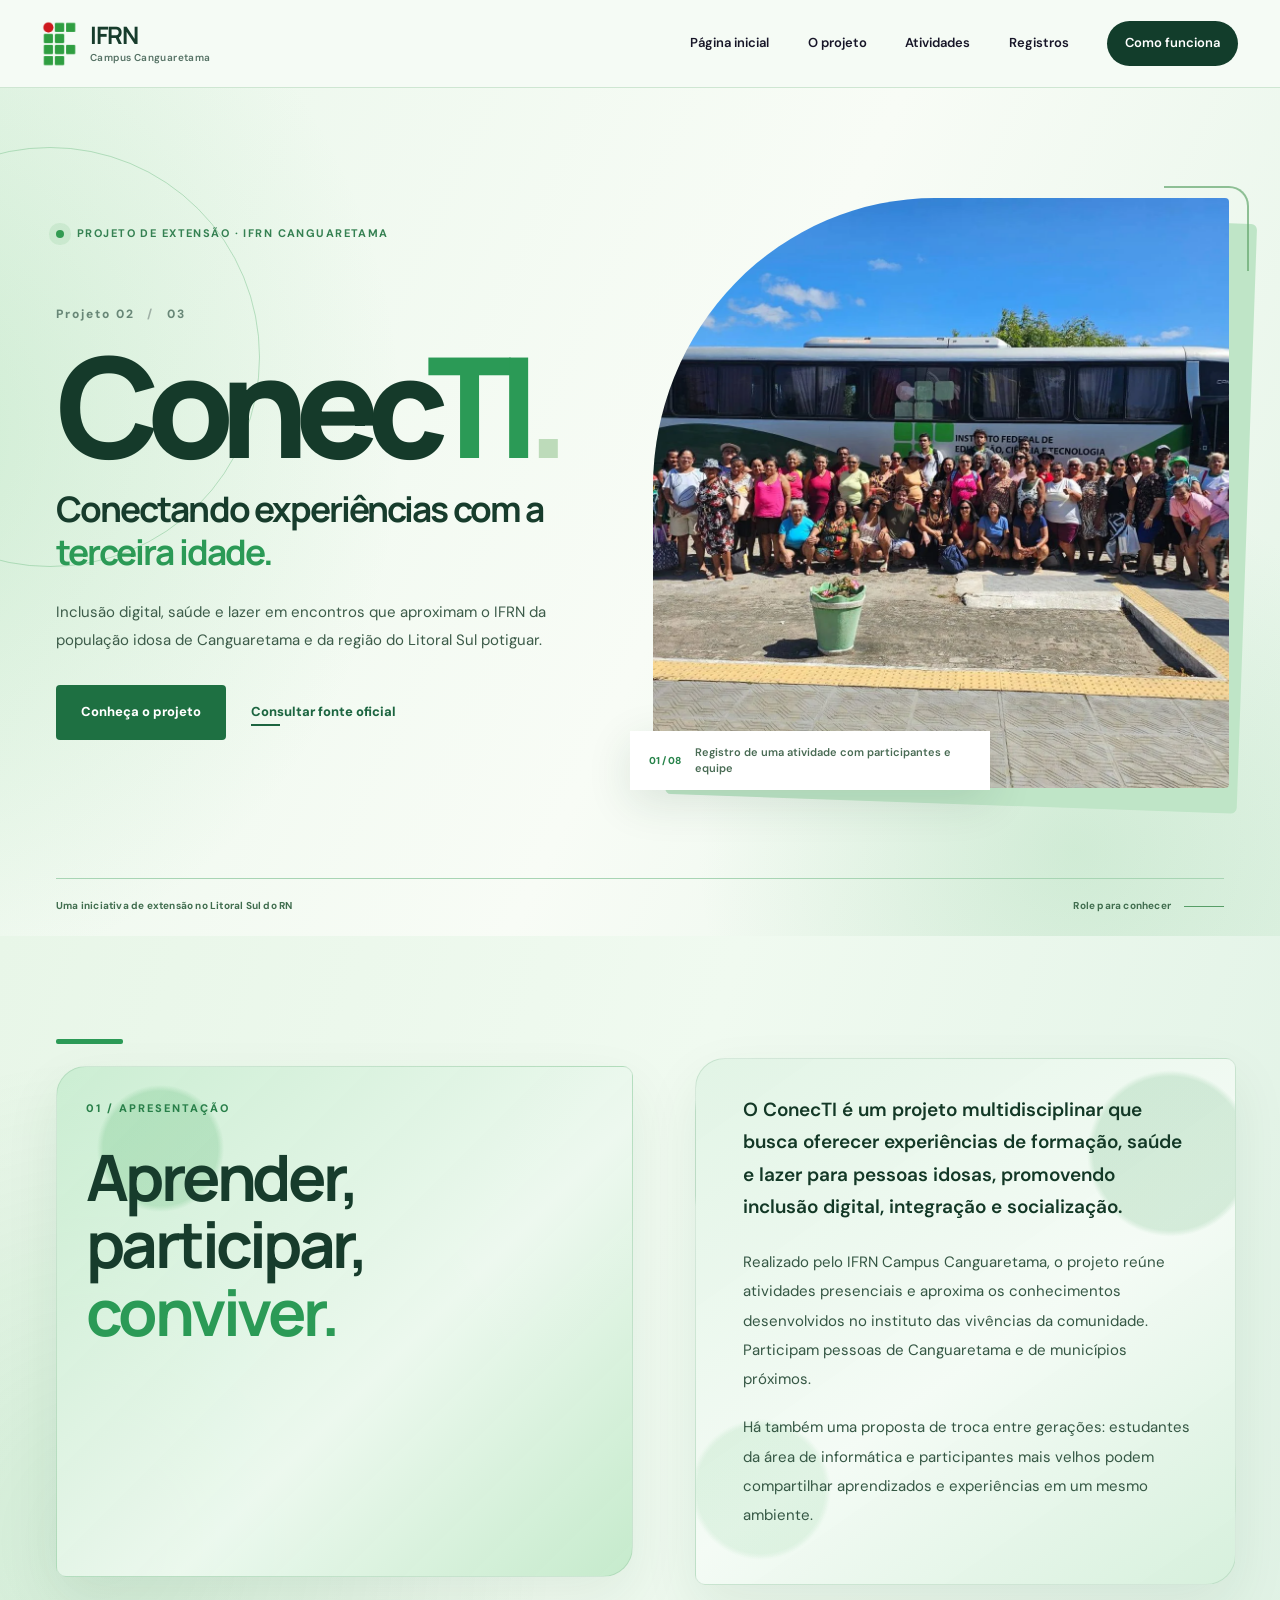
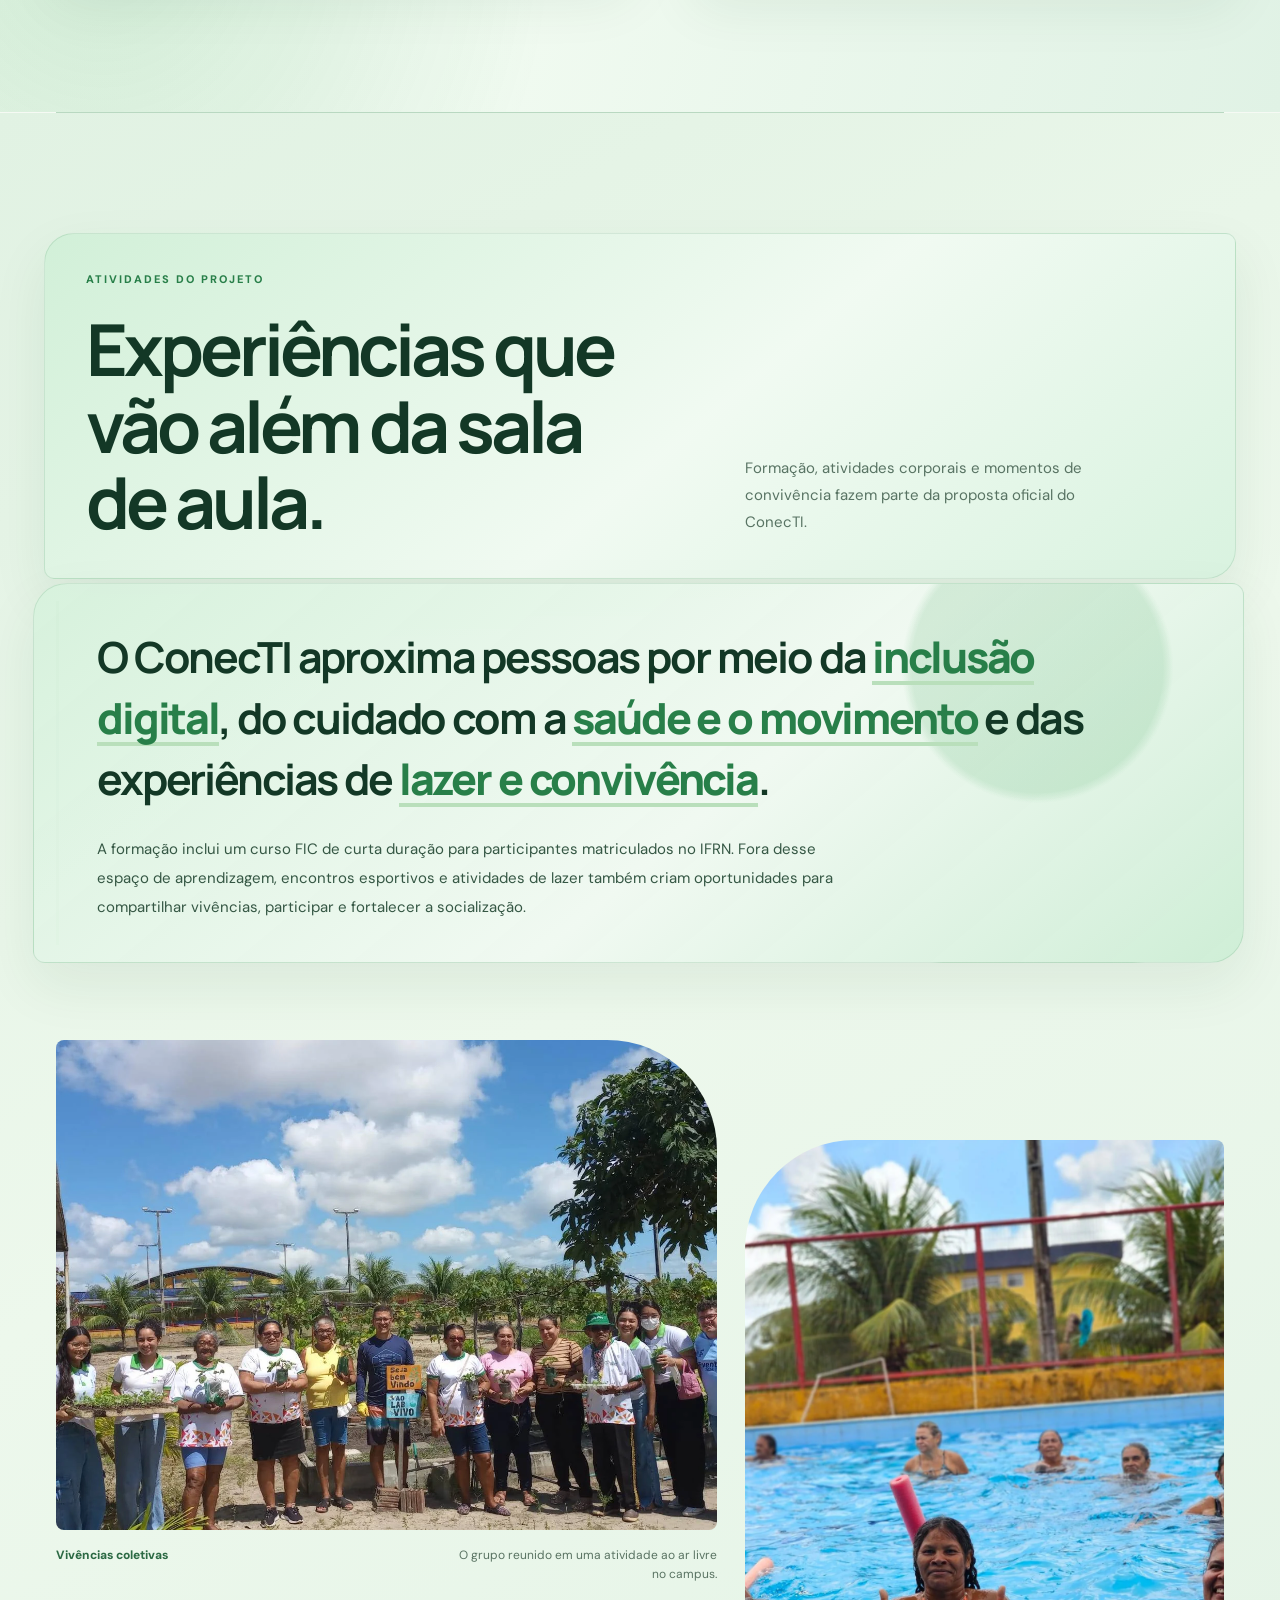
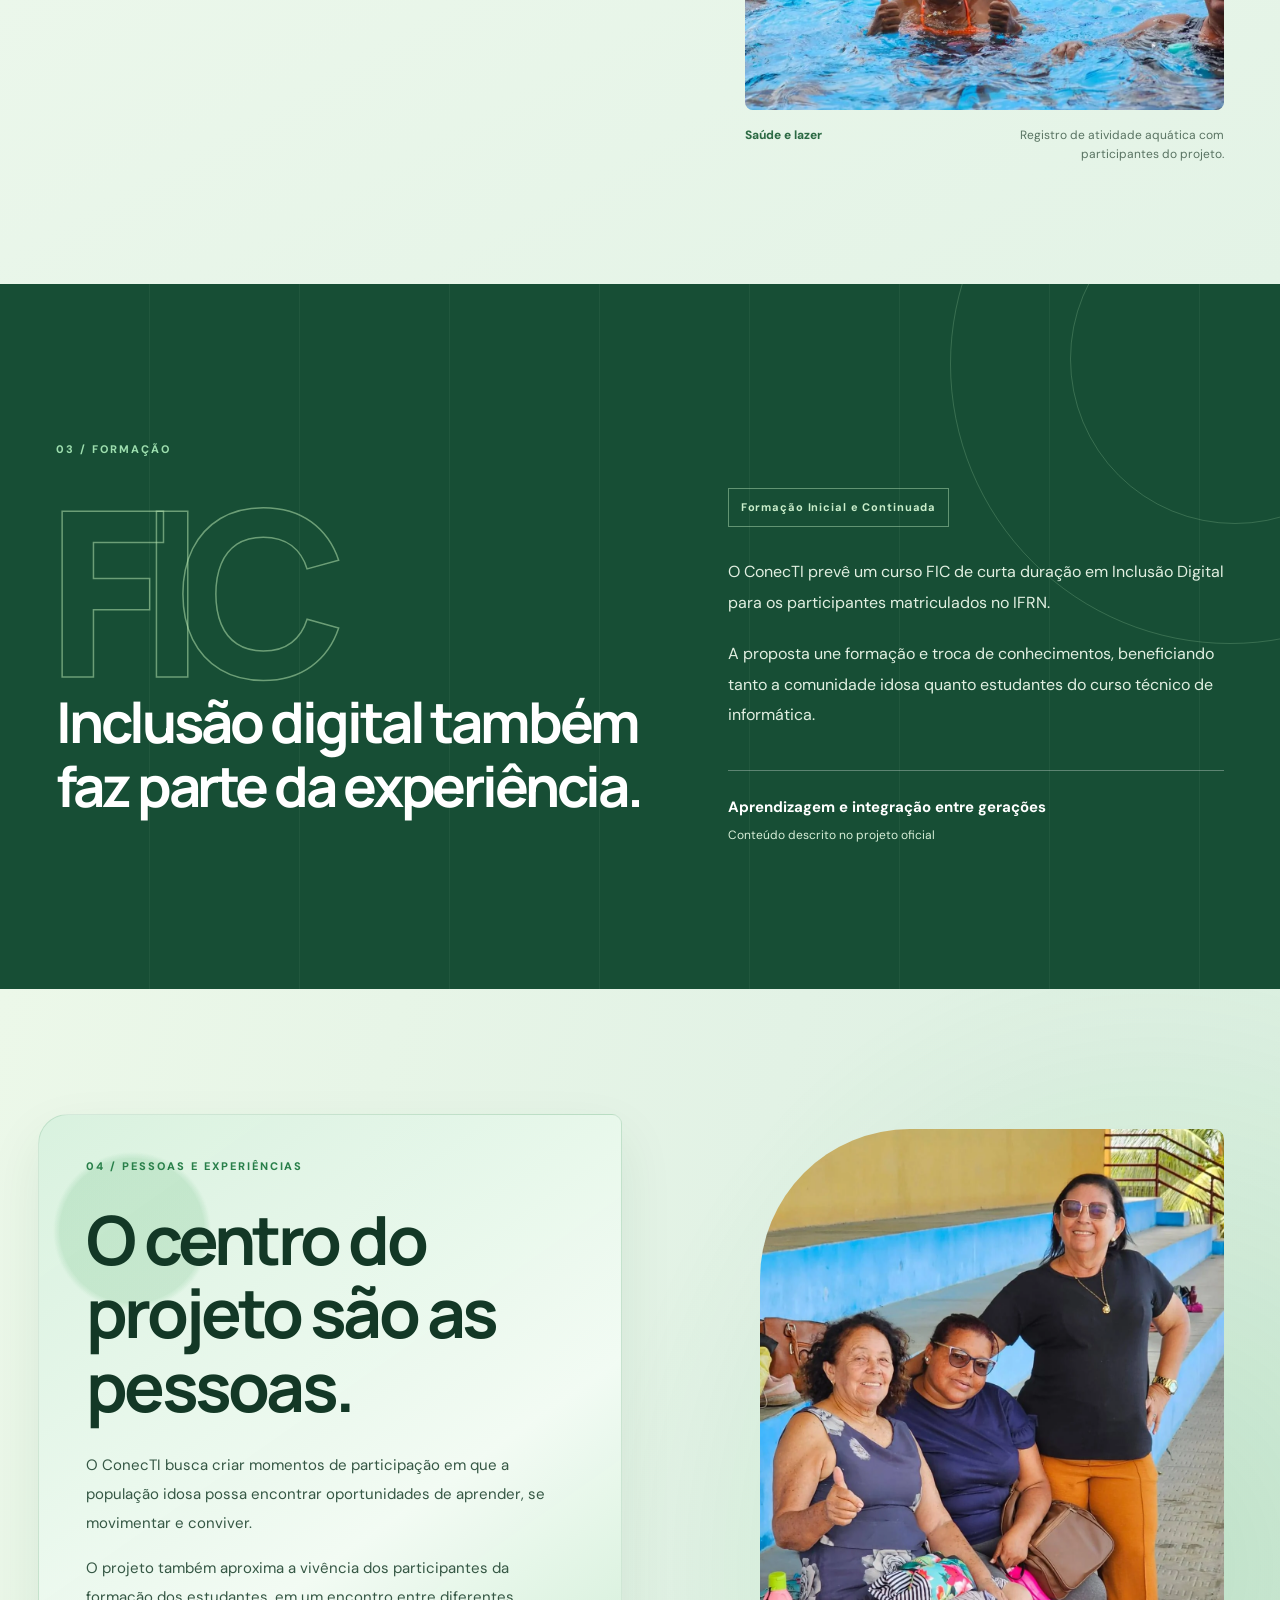
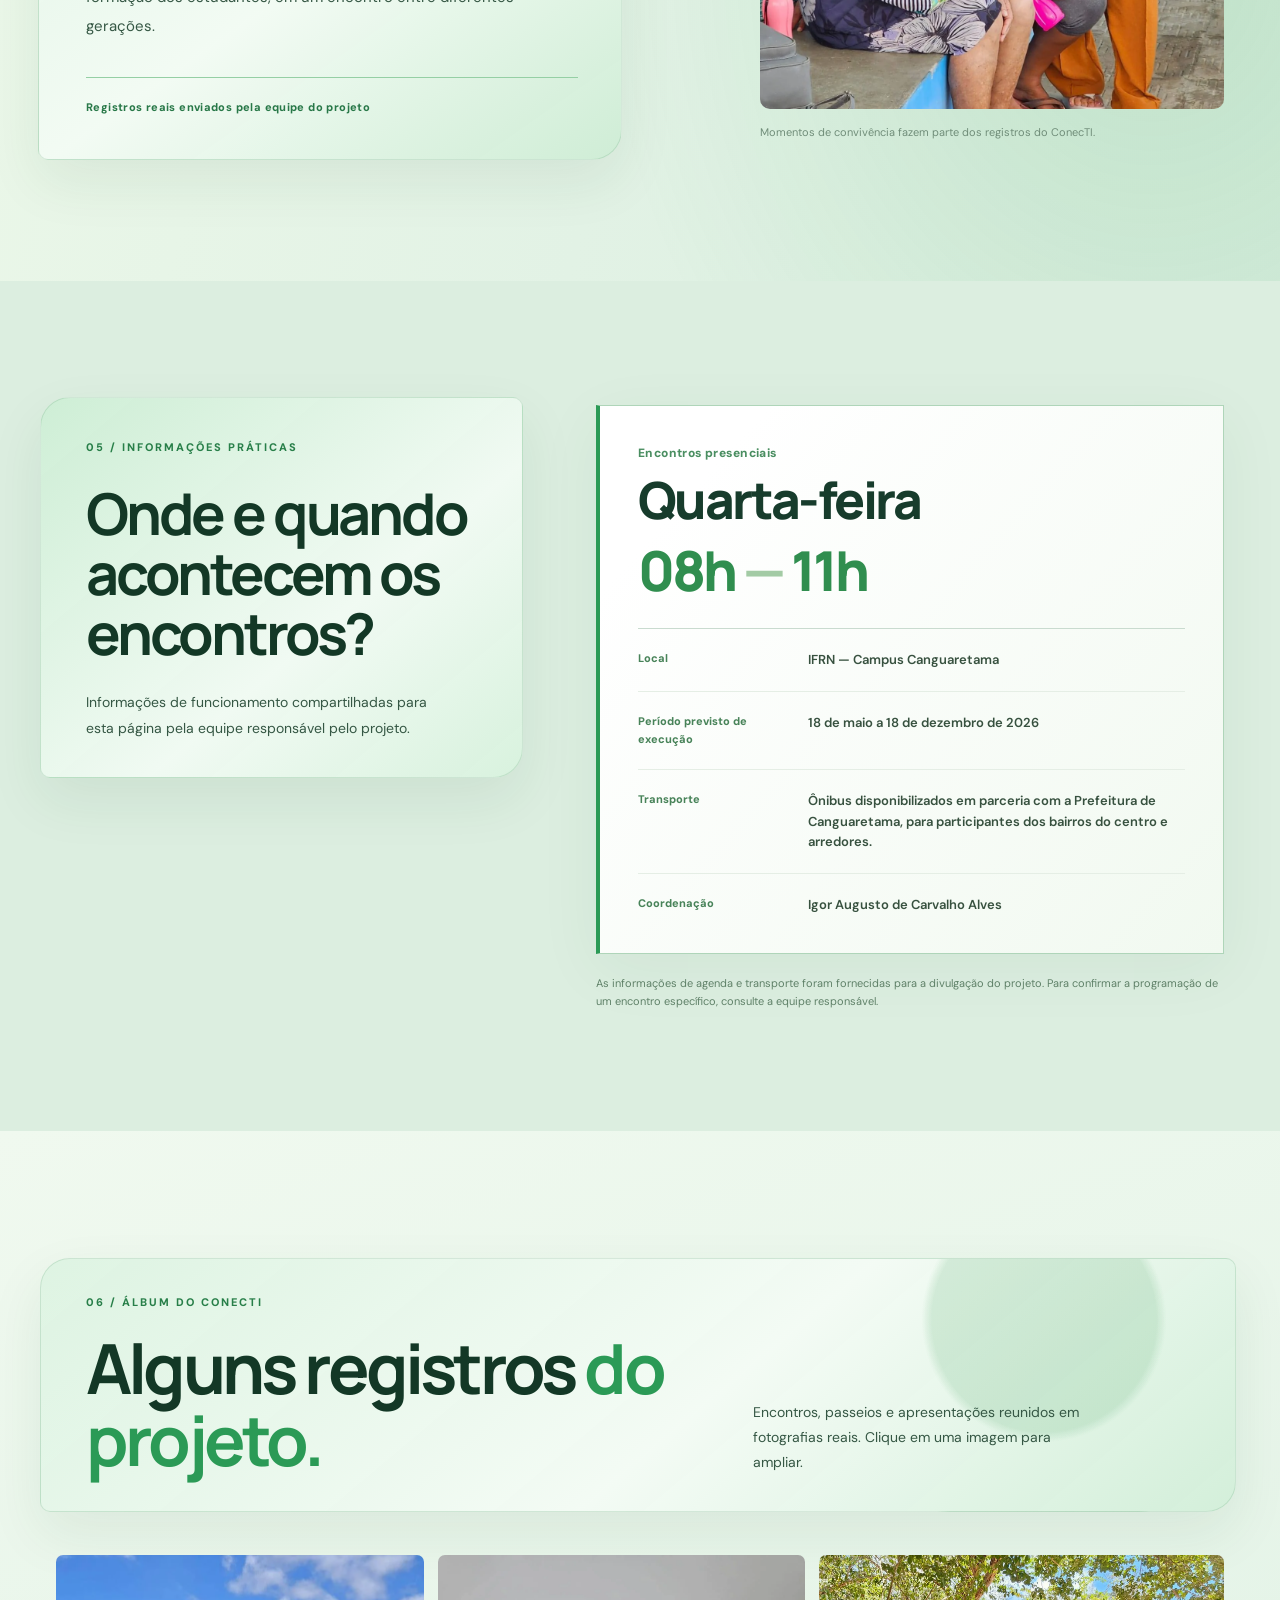
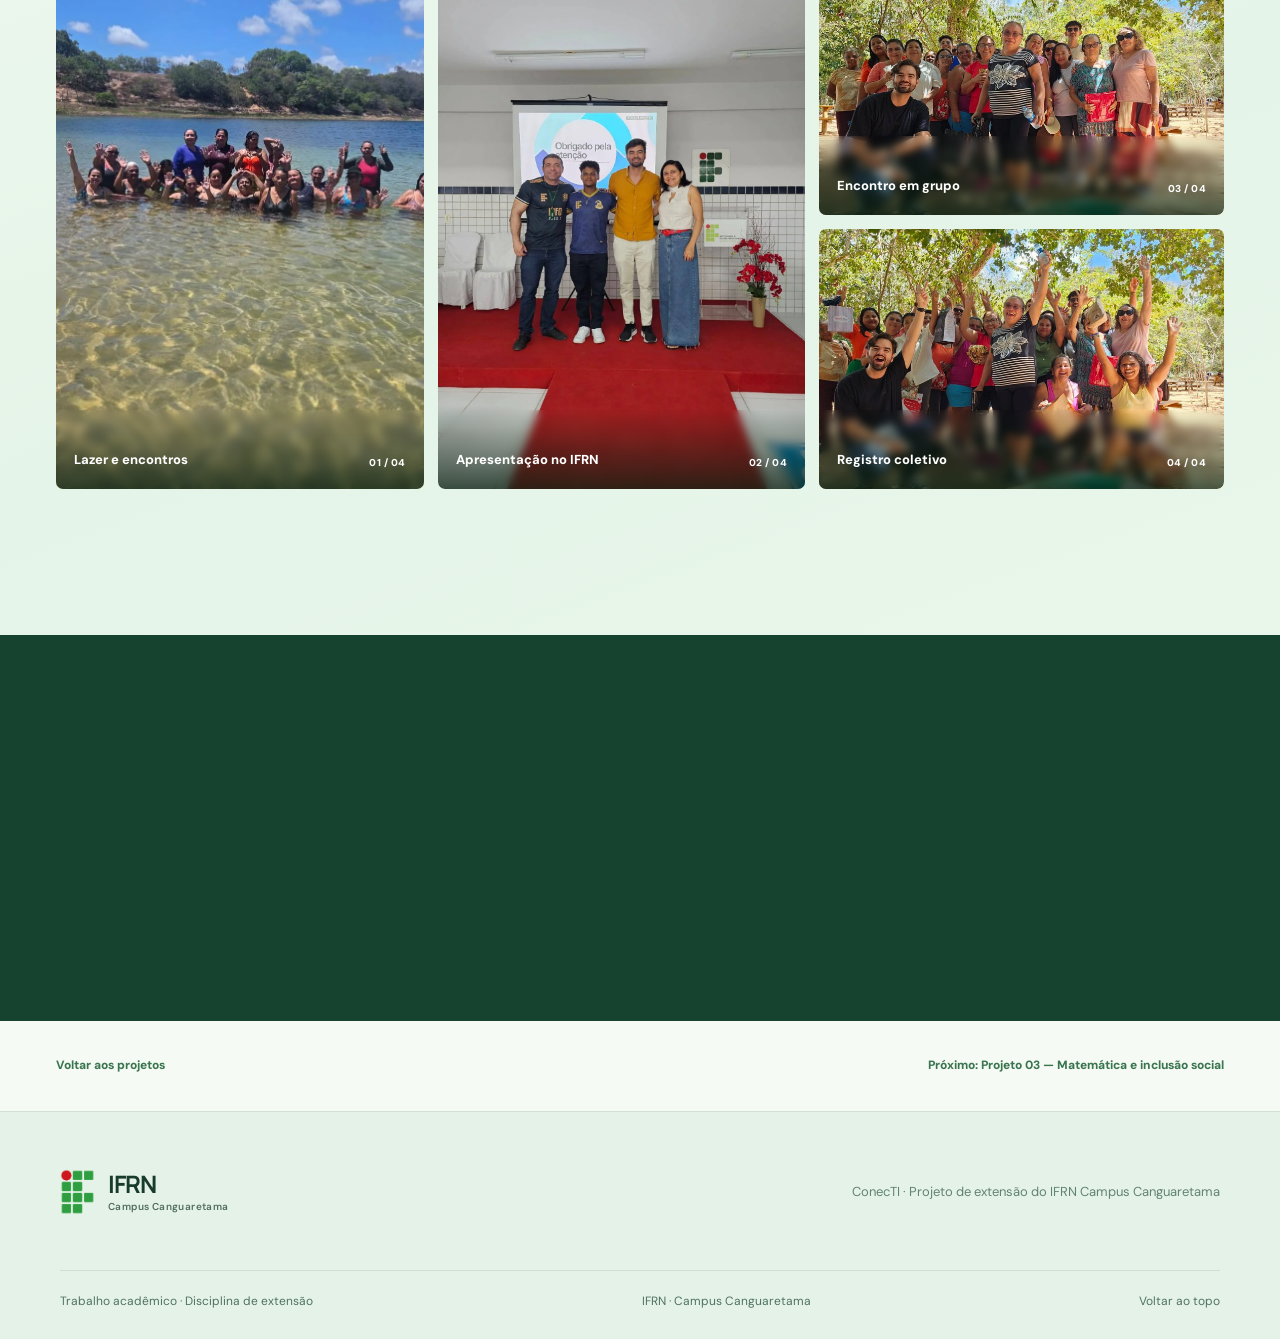
==== commit febd7759: "atualizei o nome do proximo projeto" ====
--- a/projeto-2.html
+++ b/projeto-2.html
@@ -131,7 +131,7 @@
     <section class="ct-end" aria-labelledby="ct-end-title">
       <div class="ct-shell ct-end__layout reveal"><div><span class="ct-index ct-index--light">Conheça a fonte oficial</span><h2 id="ct-end-title">O ConecTI continua no portal do IFRN.</h2></div><div><p>Confira a descrição institucional, as informações da coordenação e o período de execução do projeto.</p><a class="ct-btn ct-btn--white magnetic" href="https://portal.ifrn.edu.br/projetos-de-extensao/8492/" target="_blank" rel="noopener noreferrer">Acessar página oficial</a></div></div>
     </section>
-    <div class="ct-shell ct-other-projects"><a href="index.html">Voltar aos projetos</a><a href="projeto-3.html">Próximo: Projeto 03 — Em desenvolvimento</a></div>
+    <div class="ct-shell ct-other-projects"><a href="index.html">Voltar aos projetos</a><a href="projeto-3.html">Próximo: Projeto 03 — Matemática e inclusão social</a></div>
   </main>
 
   <footer class="site-footer site-footer--light ct-footer">
